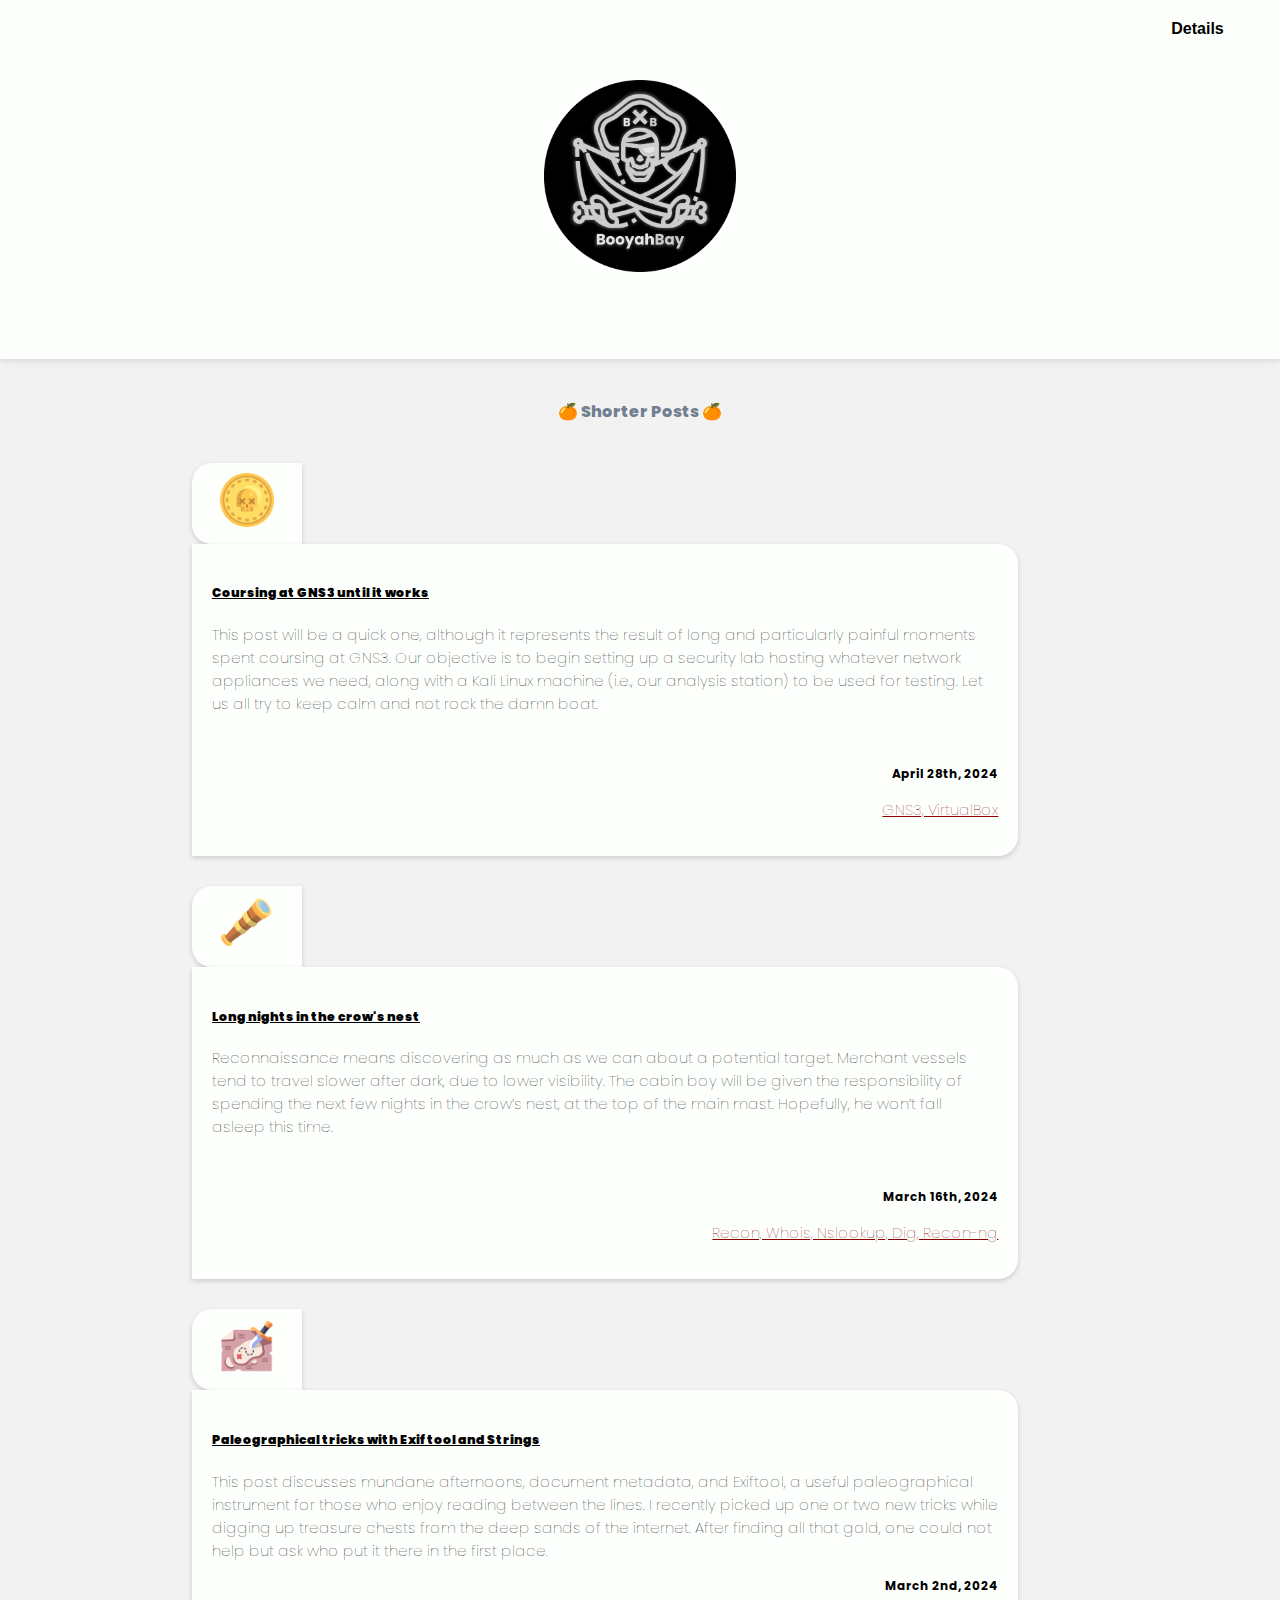
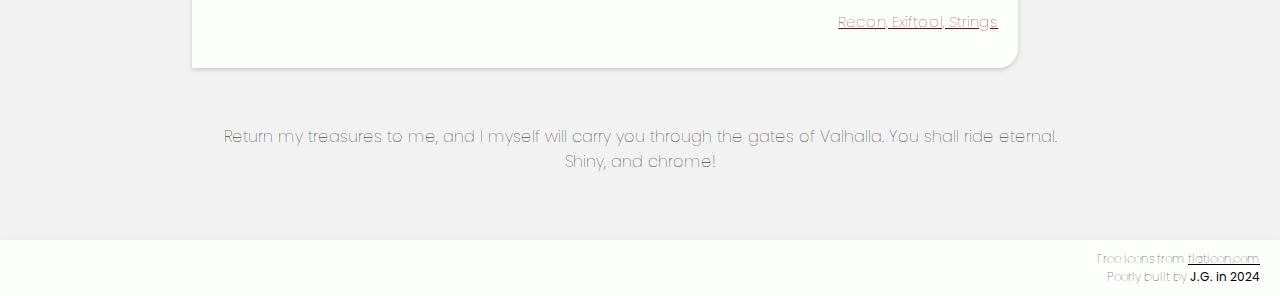
==== index.html @ c8a6995e "update" ====
<!DOCTYPE html>
<html lang="en">
<head>
    <meta name="google-site-verification" content="JjrQ3ZkTp6kK3MvTmCfYH4RqgSlZ_8ur-8fXc-K6k00" />
    <meta charset="UTF-8">
    <meta name="viewport" content="width=device-width, initial-scale=1.0, maximum-scale=1.0" />


    <title>BooyahBay</title>

    <!-- Bootstrap CSS -->
    <link href="https://cdn.jsdelivr.net/npm/bootstrap@5.2.0-beta1/dist/css/bootstrap.min.css" rel="stylesheet" integrity="sha384-0evHe/X+R7YkIZDRvuzKMRqM+OrBnVFBL6DOitfPri4tjfHxaWutUpFmBp4vmVor" crossorigin="anonymous">

    <!-- Custom Styles -->
    <link href="pages/style.css" rel="stylesheet">

    <!-- Google Fonts -->
    <link href="https://fonts.googleapis.com/css?family=Poppins" rel="stylesheet">

    <!-- Favicon -->
    <link rel="icon" href="brand_logo.ico" />
</head>

<body class="container-fluid">

    <!-- Navigation -->
    <nav>
        <div class="dropdown">
            <button class="dropbtn">Details</button>
            <div class="dropdown-content">
                <a href="pages/about.html"><div class="icon_text"><img src="pages/images/about.png" width="20px" /></div>  About</a>
                <a href="pages/contacts.html"><div class="icon_text"><img src="pages/images/contacts.png" width="25px" /></div>  Contact</a>
                <a href="index.html"><div class="icon_text"><img src="pages/images/blog.png" width="22px" /></div>  Blog</a>
            </div>
        </div>
    </nav>

    <!-- Header -->
    <header>
        <div class="title">
            <img id="BrandLogo" src="pages/images/brand_logo.png" width="25%" />
        </div>
    </header>

    <!-- Main Content -->
    <div class="greyish" style="text-align:center">


        <div class="separator center">
            <div>🍊 Shorter Posts 🍊</div>
        </div>


        <!-- Project -->
        <div class="row">
            <div class="column left">
                <div class="project_logo">
                    <a href="pages/003/Setting_up_Kali_Linux_in_GNS3.html"><img class="post_icon" src="pages/images/coin.png" alt="" width="60%" /></a>
                </div>
            </div>
            <div class="column right">

                <div class="project_description">
                    <a href="pages/003/Setting_up_Kali_Linux_in_GNS3.html">
                        <h5><strong><u>Coursing at GNS3 until it works</u></strong></h5>
                        <p>This post will be a quick one, although it represents the result of long and particularly painful moments spent coursing at GNS3. Our objective is to begin setting up a security lab hosting whatever network appliances we need, along with a Kali Linux machine (i.e., our analysis station) to be used for testing.  Let us all try to keep calm and not rock the damn boat.  </p>
                    </a><br />
                    <p class="project_date date"> April 28th, 2024</p>
                    <p id="tools"> GNS3, VirtualBox</p>


                </div>

            </div>
        </div>


        <!-- Project -->
        <div class="row">
            <div class="column left">
                <div class="project_logo">
                    <a href="Project1.html"><img class="post_icon" src="pages/images/telescope.png" alt="" width="60%" /></a>
                </div>
            </div>
            <div class="column right">

                <div class="project_description">
                    <a href="pages/002/Long_nights_in_the_crows_nest.html">
                        <h5><strong><u>Long nights in the crow's nest</u></strong></h5>
                        <p>Reconnaissance means discovering as much as we can about a potential target. Merchant vessels tend to travel slower after dark, due to lower visibility. The cabin boy will be given the responsibility of spending the next few nights in the crow’s nest, at the top of the main mast. Hopefully, he won’t fall asleep this time. </p>
                    </a><br />
                    <p class="project_date date"> March 16th, 2024</p>
                    <p id="tools"> Recon, Whois, Nslookup, Dig, Recon-ng</p>


                </div>

            </div>
        </div>


        <!-- Project -->
        <div class="row">
            <div class="column left">
                <div class="project_logo">
                    <a href="pages/001/Paleographical_tricks_with_Exiftool_and_Strings.html"><img class="post_icon" src="pages/images/treasure-map.png" alt="" width="60%" /></a>
                </div>
            </div>
            <div class="column right">

                <div class="project_description">
                    <a href="pages/001/Paleographical_tricks_with_Exiftool_and_Strings.html">
                        <h5><strong><u>Paleographical tricks with Exiftool and Strings</u></strong></h5>
                        <p>This post discusses mundane afternoons, document metadata, and Exiftool, a useful paleographical instrument for those who enjoy reading between the lines. I recently picked up one or two new tricks while digging up treasure chests from the deep sands of the internet. After finding all that gold, one could not help but ask who put it there in the first place. </p>
                    </a>
                    <p class="project_date date"> March 2nd, 2024</p>
                    <p id="tools"> Recon, Exiftool, Strings</p>


                </div>

            </div>
        </div>




        <!-- Repeat the above structure for other projects -->
        <!-- Additional Section -->
        <div class="row">
            <div class="no_shadow column">
                <div class="plain_text center">
                    <p>Return my treasures to me, and I myself will carry you through the gates of Valhalla. You shall ride eternal. Shiny, and chrome!</p>
                </div>
            </div>
        </div>
    </div>

    <!-- Bottom Section -->
    <div class="bottom">
        Free icons from <a href="https://www.flaticon.com/"><u>flaticon.com</u></a>
        <br />
        Poorly built by <strong><a href="contacts.html">J.G. in 2024</a></strong>
        <br />
    </div>
</body>
</html>
---- pages/style.css ----
body {
    padding: 0px;
    margin: 0px;
    box-sizing: border-box;
    font-family: "Poppins","Arial";
    font-weight: 100;
}

@media (max-width: 1000px) {


    nav {
        display: grid;
        justify-content: center;
        padding-bottom: 10px !important;
        padding-top: 20px !important;
    }

    .secondary_nav {
        display: grid !important;
        justify-content: center !important;
        width: 100% !important;
        border-radius: 0px 0px 20px 20px !important;
    }

    .lineInButton {
        vertical-align: middle !important;
    }


    .dropdown {
        width: 400px;
        text-align: center !important;
        padding: 10px 0px 10px 0px !important;
    }

    .dropdown-content {
        width: 402px;
    }



    .title .disclaimer {
        margin-right: -30px;
        margin-left: -30px;
    }

    .title {
        font-size: 15px !important;
    }


    .right {
        width: 80% !important;
        border-top-right-radius: 20px;
        border-bottom-right-radius: 20px;
        background-color: #c0c7cc;
    }



    .left {
        width: 20% !important;
        border-top-left-radius: 20px;
        border-bottom-left-radius: 20px;
    }

    .dropbtn {
        text-align: center;
        margin-left: 0px;
        margin-bottom: 10px !important;
    }

    #BrandLogo {
        width: 100% !important;
        position:center;
    }

    .row {
        margin: inherit;
        padding: 30px 5% 0px 5% !important;
    }

    .row_project_page {
        margin: inherit;
        padding: 30px 5% 0px 5% !important;
    }

    #my_picture {
        min-width: 20%;
    }

    #me {
        margin-bottom: 20px;
    }

    .biblio_box {
        margin: 10px 20px 10px 20px !important;
        padding: 5px 7px 5px 7px;
        background-color: #F5F5F5;
        border-radius: 25px;
        font-size: 16px;
        text-align: center;
        box-shadow: 0 3px 6px 0 rgb(0 0 0 / 16%), 0 2px 10px 0 rgb(0 0 0 / 12%) !important;
    }


    #bellamy {
        margin: 4% 0% 0% 0% !important;
        opacity: 0;
        transform: scale(0.9);
        animation: fadeInAndScaleUp 2s ease forwards;
    }

    .post_icon {
        width: 80% !important;
    }

    .big_image {
        width: 80% !important;
    }


    .center {
        text-align: center;
    }

    .strong {
        font-weight: bold;
    }



}

@keyframes gradient {
    0% {
        background-position: 0% 50%;
    }

    50% {
        background-position: 100% 50%;
    }

    100% {
        background-position: 0% 50%;
    }
}

.post_icon {
    width: 60%;
}

header {
    padding: 80px 0px 80px 0px;
    text-align: center;
    background: #fdfffc;
    animation: gradient 15s ease infinite;
    box-shadow: 0 2px 5px 0 rgb(0 0 0 / 6%), 0 2px 10px 0 rgb(0 0 0 / 5%);
    z-index: 1;
    position: relative;
    font-size: 10px;
}



nav {
    text-align: left;
    background: #fdfffc;
    box-shadow: 0 2px 5px 0 rgb(0 0 0 / 6%), 0 2px 10px 0 rgb(0 0 0 / 5%);
    z-index: 2;
    position: relative;
    padding: 0px 10px 0px 10px;
}


.secondary_nav {
    text-align: left;
    box-shadow: 0 2px 5px 0 rgb(0 0 0 / 16%), 0 2px 10px 0 rgb(0 0 0 / 12%);
    z-index: 1;
    position: relative;
    padding: 0px 10px 0px 10px;
    display: block;
    background-color: #DCDCDC;
    border-radius: 0px 0px 20px 0px;
    background: linear-gradient(90deg, rgba(0,41,105,1) 0%, rgba(6,118,147,1) 49%, rgba(6,182,109,1) 100%);
    background-size: 400% 400%;
    animation: gradient 15s ease infinite;
    width: 56.6%;
    box-shadow: 0 10px 5px 0 rgb(0 0 0 / 16%), 0 -10px 10px 0 rgb(0 0 0 / 12%);
}

    .secondary_nav .dropdown:hover {
        opacity: 0.9;
    }

.greyish {
    background-color: #F3F2F2;
    padding: 20px 0px 40px 0px;
}

.dropbtn {
    background-color: inherit;
    padding: 20px 10px 10px 20px;
    color: black;
    font-size: 16px;
    font-weight: bold;
    width: 155px;
    border: hidden;
    cursor: pointer;
    vertical-align: baseline;
}

.lineInButton {
    background-color: white;
    height: 4px;
    width: 10%;
    border-radius: 20px;
    display: inline-block;
    text-align: center;
}

.dropdown {
    position: relative;
    display: inline-block;
    float: right;
    text-align: center;
    margin-bottom:0px;
    padding:0px 0px 0px 0px;
}

.dropdown-content {
    display: none;
    position: absolute;
    background-color: #F8F8F8;
    border-radius: 0px 0px 20px 20px;
    min-width: 154px;
    box-shadow: 0px 8px 16px 0px rgba(0,0,0,0.2);
    z-index: 1;
}

    .dropdown-content a {
        color: black;
        padding: 16px 16px;
        text-decoration: none;
        display: block;
        border-radius: 20px 20px 20px 20px;
    }

        .dropdown-content a:hover {
            background-color: #E8E8E8;
        }

.dropdown:hover {
    box-shadow: 0px 8px 16px 0px rgba(0,0,0,0.2);
}

    .dropdown:hover .dropdown-content {
        display: block;
    }

    .dropdown:hover .dropbtn {
        background-color: transparent;
        opacity: 0.5;
    }

    .dropdown:hover .lineInButton {
        width: 20%;
        opacity: 0.4;
    }

.logo {
    position: relative;
    display: inline;
    vertical-align: super;
    text-align: center;
}


.title {
    margin: 0px 20% 0px 20%;
    color: black;
    font-size: 18px;
}

.disclaimer {
    margin: 0px 20% 0px 20%;
    color: #11af09;
}


.row {
    margin: inherit;
    padding: 30px 15% 0px 15%; 

}

.column {
    padding: 10px;
    box-shadow: 0 2px 5px 0 rgb(0 0 0 / 16%), 0 0px 0px 0 rgb(0 0 0 / 12%);
    z-index: 1;
    display: flex;
    flex-direction: column;
    justify-content: center; /* Centering y-axis */
    align-items: flex-start; /* Centering x-axis */
    color: black;
}


.no_shadow {
    box-shadow: none !important;
}




.right {
    width: 90%;
    border-top-right-radius: 20px;
    border-bottom-right-radius: 20px;
    background-color: #fdfffc;
}



.left {
    width: 10%;
    border-top-left-radius: 20px;
    border-bottom-left-radius: 20px;
    background-color: #fdfffc;
}



.project_logo {
    transition: transform .7s ease-in-out;
}

    .project_logo:hover {
        animation: shake 0.5s;
        transform: rotate(0deg); /* Reset the transform to its original state */
    }

@keyframes shake {
    0% {
        transform: rotate(0deg);
    }

    25% {
        transform: rotate(-5deg);
    }

    50% {
        transform: rotate(5deg);
    }

    75% {
        transform: rotate(-5deg);
    }

    100% {
        transform: rotate(0deg);
    }
}

.project_description {
    padding:10px;
    position: relative;
    text-align:left !important;
    font-size:15px;
    
    
}


.bottom {
    padding: 10px 20px 10px 20px;
    text-align: right;
    background: #fdfffc;
    animation: gradient 15s ease infinite;
    box-shadow: 0 2px 5px 0 rgb(0 0 0 / 6%), 0 2px 10px 0 rgb(0 0 0 / 5%);
    z-index: 1;
    position: relative;
    margin-bottom: 0%;
    font-size: 12px;
    color: black;
}


#BrandLogo {
    transition: all 0.5s linear;
}

    #BrandLogo:hover {
        transform: translateY(-6px);
    }


.white_text{
    color:white !important;
}


.plain_text {
    font-size:16px;
    justify-content:center;
}


.row_project_page {
    margin: inherit;
    padding: 30px 20% 0px 20%;
}

.textual_content {
    font-family: "Poppins";
    font-size: 16px;
    text-align:justify;
    text-justify:inter-word !important;
    }


.code_content {
    text-align: left !important;
    padding: 15px 0px 15px 20px !important;
    max-width: 100%;
    background-color: black;
    border-radius: 10px;
    font-size: 18px;
    overflow-x: auto;
    white-space: nowrap;
}

code {
    font-family: Consolas, "courier new";
    color: springgreen;
    background-color: inherit;
    padding: 2px;
}


output {
    font-family: monospace;
    color: dimgrey;
    background-color: inherit;
    padding: 2px;
}

#date {
    text-align: right;
    font-family: "Poppins";
    font-size: 14px;
    font-style:oblique;
    text-decoration: black wavy underline;
    padding-bottom:25px;
    margin-right:4%;
}

#tools {
    text-align:right;
    text-decoration:underline;
    color: darkred;
}



#me {
    display: flex;
    font-family: "Poppins";
    font-size: 15px;
    margin-bottom: 10px;
}

#me p {
    margin: 10px 0px 0px 20px !important;
    
}


#my_picture {
    margin-left:3%;
    width: 8%;
}

.icon_text {
    display:inline;
}

a {
    color: inherit;
    text-decoration: none;
}

    a:hover {
        color: darkgrey;
        text-decoration: none;
        cursor: pointer;
    }

.center {
    text-align:center;
}

.figure {
    padding:10px 0px 35px 0px;
}



.biblio_box {
    margin: 25px 30px 40px 30px;
    padding: 15px 20px 15px 20px;
    background-color: lightgrey;
    border-radius: 5px;
    font-size: 17px;
    text-align: center;
    box-shadow: 0 3px 6px 0 rgb(0 0 0 / 16%), 0 2px 10px 0 rgb(0 0 0 / 12%) !important;
}

    .biblio_box img {
        box-shadow: 0 3px 6px 0 rgb(0 0 0 / 16%), 0 10px 10px 0 rgb(0 0 0 / 12%) !important;
    }

.black-line {
    border: none;
    border-top: 2px solid black; 
    margin: 15px 0; 
    
}


#note {
    font-size:15px;
}


rel {
    color: red;
}



.titleh {
    color: black !important;
    font-size:20px;
    text-align:left;
    padding-top:27px;
    padding-bottom:0px;
    margin-bottom:-10px;
    font-weight: bold;

}

mark {
    margin: 0 -0.4em;
    padding: 0.1em 0.4em;
    border-radius: 0.8em 0.3em;
    background: transparent;
    background-image: linear-gradient( to right, rgba(255, 225, 0, 0.1), rgba(255, 225, 0, 0.7) 4%, rgba(255, 225, 0, 0.3) );
    -webkit-box-decoration-break: clone;
    box-decoration-break: clone;
}



.index ul {
    list-style-type: none;
    padding: 0;
    margin: 0;
    text-align: left;
}

.index li {
    background: url("images/checked.png") no-repeat top left;
    background-size: 20px;
    padding-left: 30px;
    margin-bottom: 3px !important;
    line-height: 1.3;
}

li strong {
    font-weight: bold; 
}


p strong {
    font-weight: bold; 
}



.index a {
    position: relative;
    color: inherit;
    text-decoration: none;
}

    .index a:hover {
        color: red;
    }


    .index a::before {
        content: "";
        position: absolute;
        display: block;
        width: 100%;
        height: 2px;
        bottom: 0;
        left: 0;
        background-color: darkred;
        transform: scaleX(0);
        transform-origin: top left;
        transition: transform 0.3s ease;
    }

.index a:hover::before {
    transform: scaleX(1);
}



.index {
    color: black;
    background-color: none;
    border-radius: 10px;
    padding: 10px 10px 10px 10px;
    #box-shadow: 0 3px 6px 0 rgb(0 0 0 / 16%), 0 2px 10px 0 rgb(0 0 0 / 12%) !important;
    margin:0px 20px 0px 20px;
}

.title_icon {
    margin: 0px 0px -10px 0px;
    transition: transform .7s ease-in-out;
}


    .title_icon:hover {
        background: transparent;
        opacity: 0.75;
        top: 0;
        left: 0;
        transition: opacity .25s ease-in-out;
        -moz-transition: opacity .25s ease-in-out;
        -webkit-transition: opacity .25s ease-in-out;

    }


variab {
    color: #847a85;
}

.top {
    text-decoration: none;
    padding: 10px;
    opacity: 0.70;
    font-family: Poppins;
    color: #fff;
    background: black;
    border-radius: 100px;
    position: sticky;
    bottom: 20px;
    transition: transform .7s ease-in-out;
    box-shadow: 0 3px 6px 0 rgb(0 0 0 / 16%), 0 2px 10px 0 rgb(0 0 0 / 12%) !important;
}

    .top:hover {
        opacity: 0.55;
        top: 0;
        left: 0;
        color: white;
        transition: opacity .25s ease-in-out;
        -moz-transition: opacity .25s ease-in-out;
        -webkit-transition: opacity .25s ease-in-out;
    }


#bellamy {
    margin: 2% 25% 0% 25%;
    opacity: 0; 
    transform: scale(0.9); 
    animation: fadeInAndScaleUp 2s ease forwards; 
}

@keyframes fadeInAndScaleUp {
    from {
        opacity: 0; 
        transform: scale(0.9); 
    }

    to {
        opacity: 1; 
        transform: scale(1); 
    }
}


.project_date {
    text-align: right;
    margin-bottom:0px;
    font-size: 12px;
    font-weight:700;
}


.big_image {
    width: 30%;
    margin: 20px 10px 0px 10px;
    box-shadow: 0 3px 6px 0 rgb(0 0 0 / 16%), 0 10px 10px 0 rgb(0 0 0 / 12%) !important;
}


.pic_description {
    font-size: 12px;
    margin-top:5px;

}











.separator {
    display: flex;
    align-items: center;
    justify-content: center;
    margin: 20px 15% 9px 15%!important;
    font-size: 16px;
    font-family: Poppins;
    font-weight: 800;
    position: relative;
    text-align: center;
    color:slategrey;

    
}
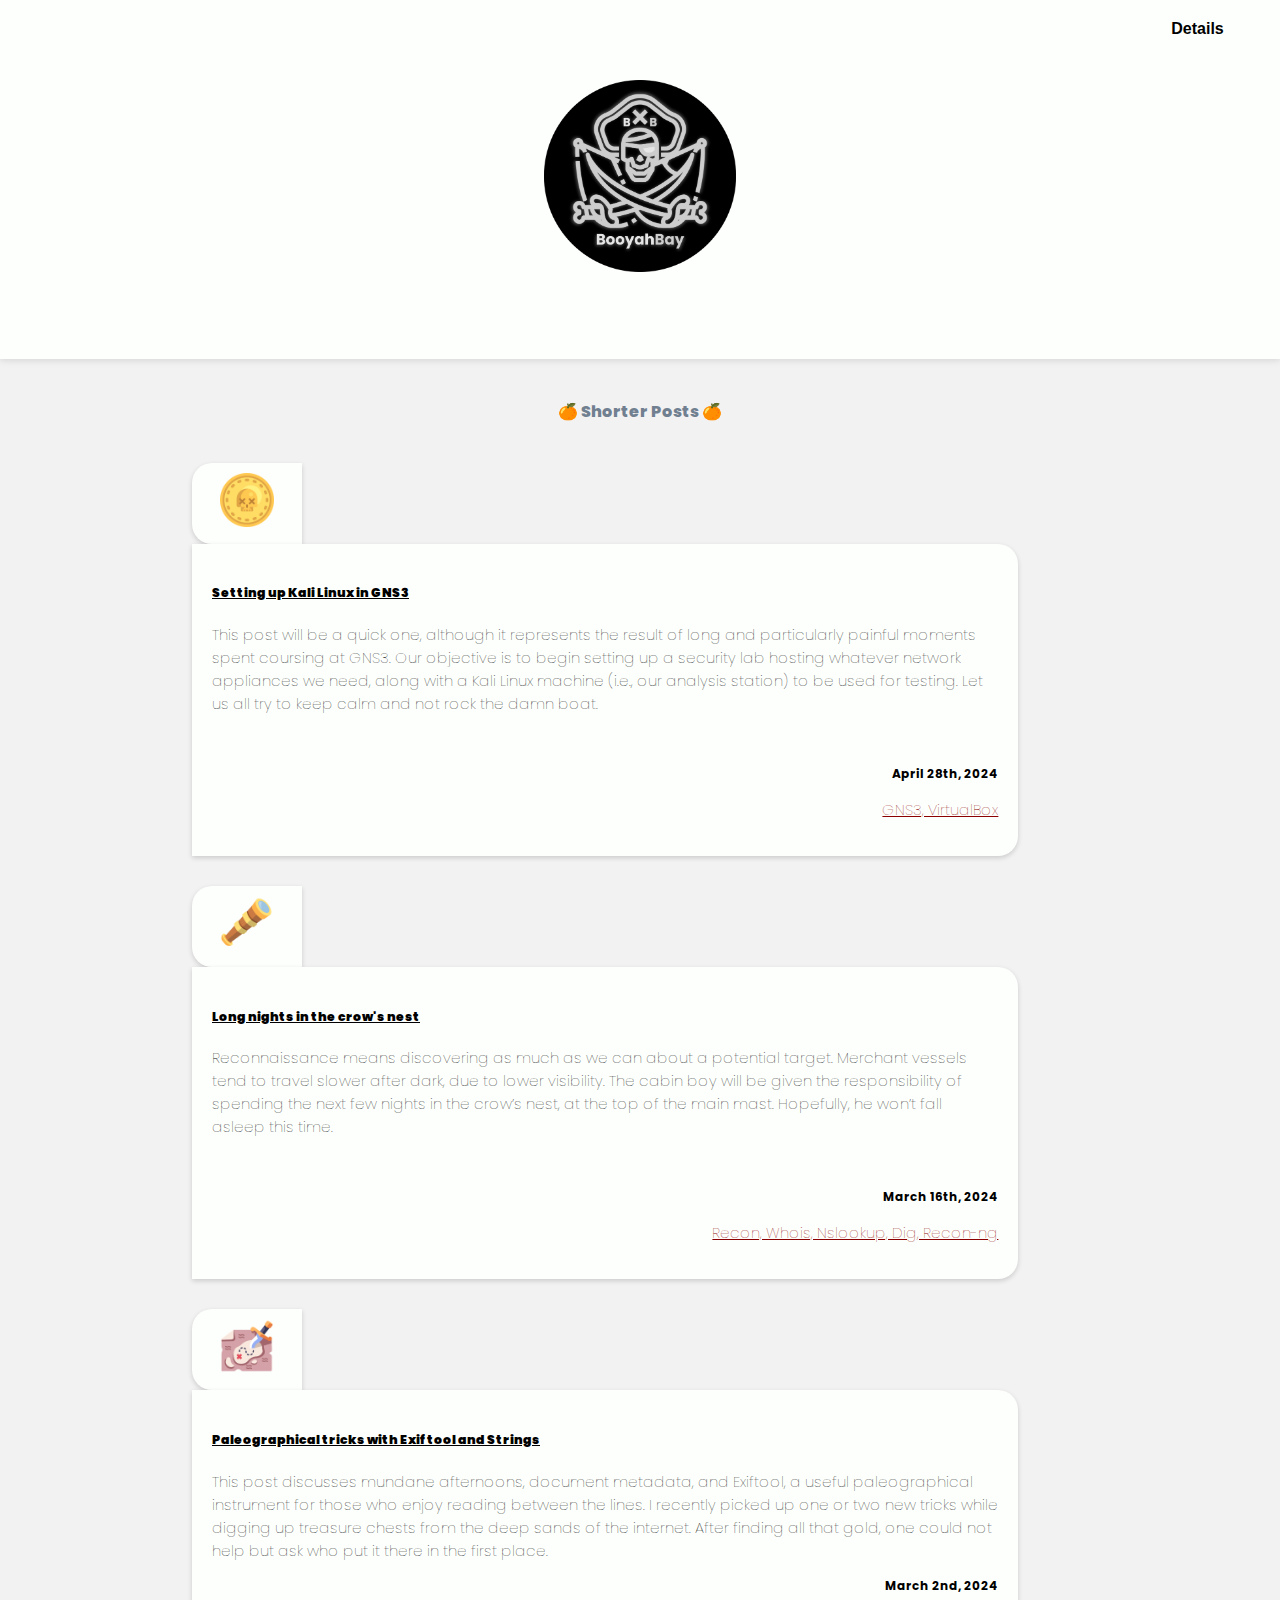
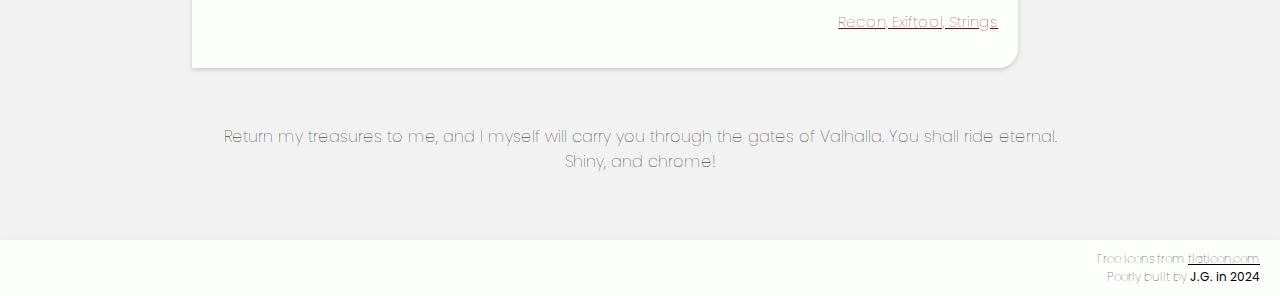
==== commit cc2700fa: "update" ====
--- a/index.html
+++ b/index.html
@@ -62,7 +62,7 @@
 
                 <div class="project_description">
                     <a href="pages/003/Setting_up_Kali_Linux_in_GNS3.html">
-                        <h5><strong><u>Coursing at GNS3 until it works</u></strong></h5>
+                        <h5><strong><u>Setting up Kali Linux in GNS3</u></strong></h5>
                         <p>This post will be a quick one, although it represents the result of long and particularly painful moments spent coursing at GNS3. Our objective is to begin setting up a security lab hosting whatever network appliances we need, along with a Kali Linux machine (i.e., our analysis station) to be used for testing.  Let us all try to keep calm and not rock the damn boat.  </p>
                     </a><br />
                     <p class="project_date date"> April 28th, 2024</p>
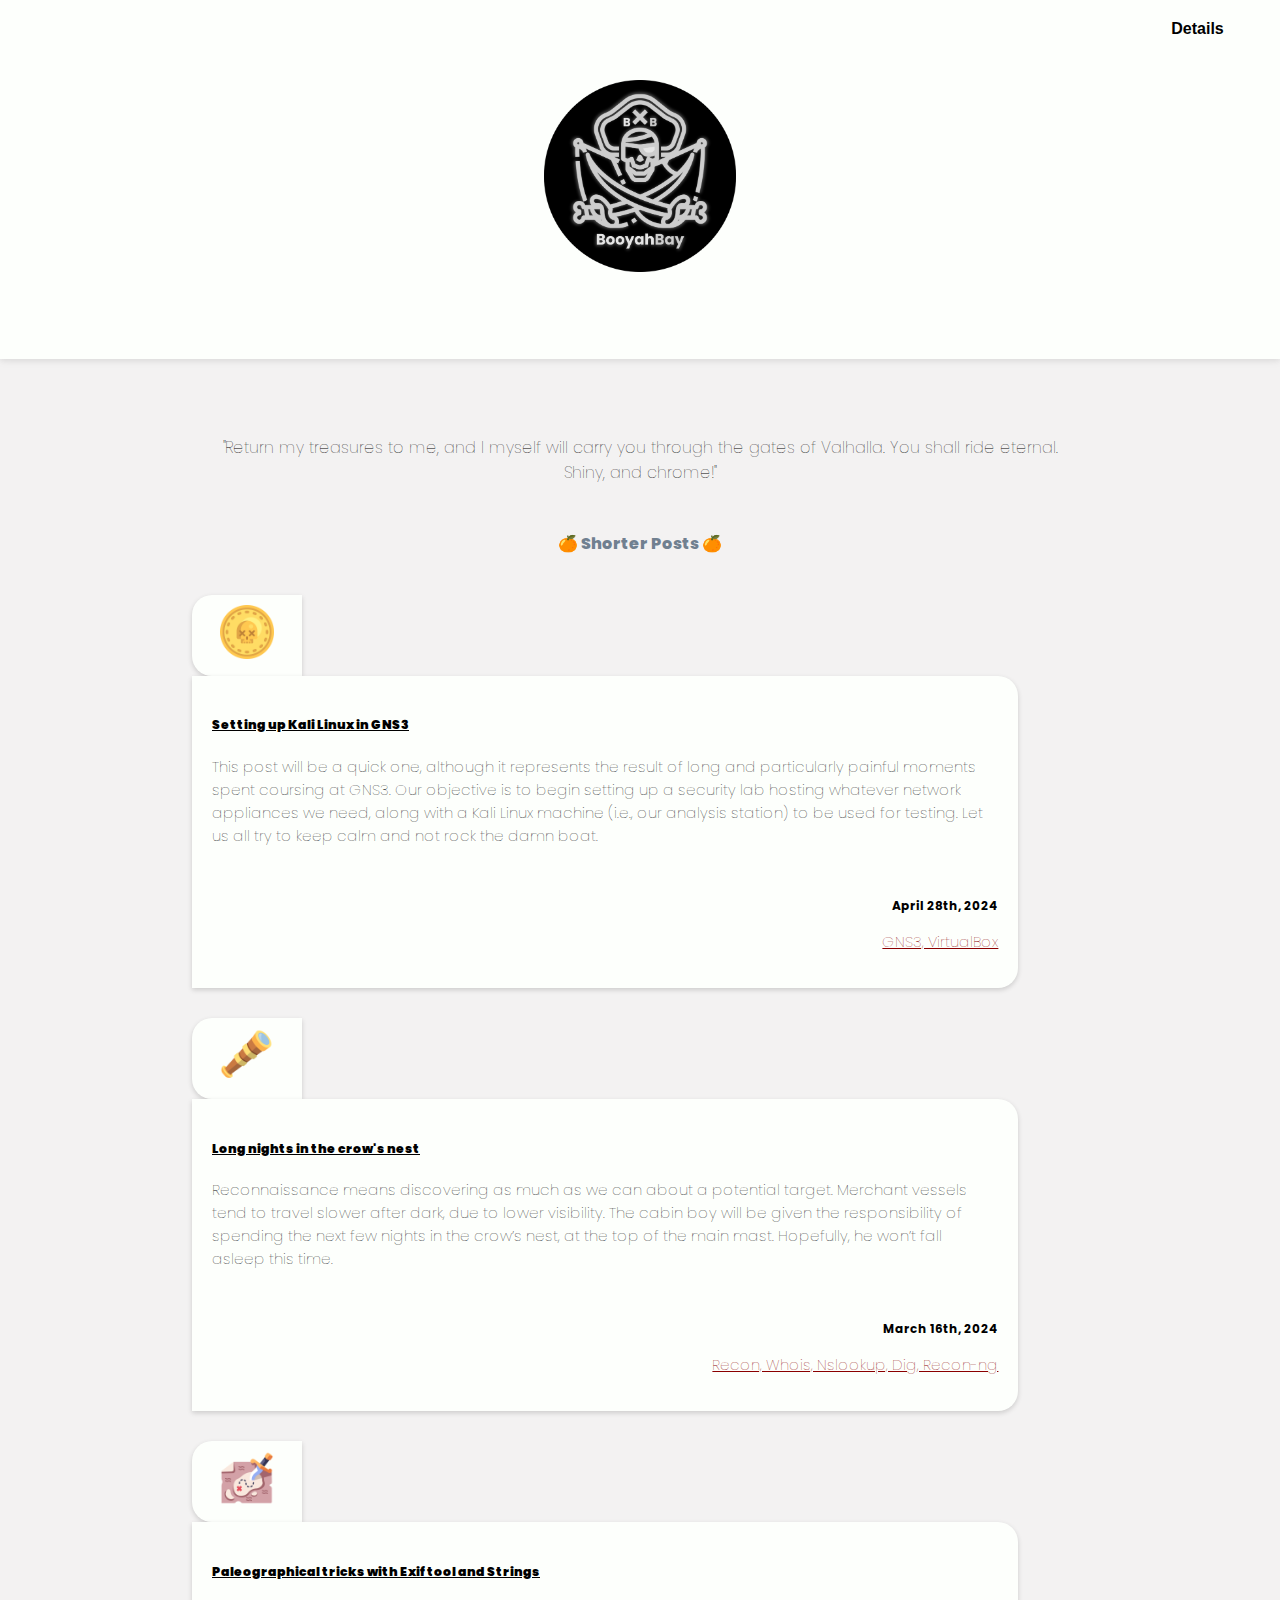
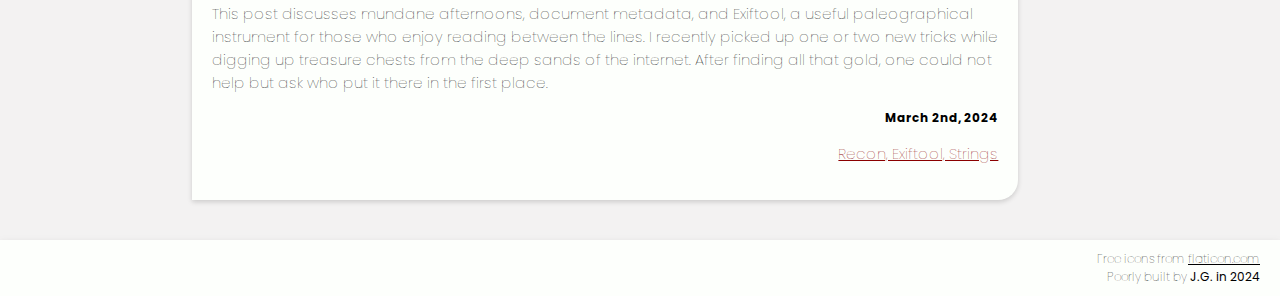
==== commit 8b564da6: "update" ====
--- a/index.html
+++ b/index.html
@@ -43,7 +43,16 @@
     </header>
 
     <!-- Main Content -->
-    <div class="greyish" style="text-align:center">
+    <div class="greyish" style="text-align:center !important">
+
+        <!-- Additional Section -->
+        <div class="row" >
+            <div class="no_shadow column" style="align-items:center !important">
+                <div class="plain_text">
+                    <p>"Return my treasures to me, and I myself will carry you through the gates of Valhalla. You shall ride eternal. Shiny, and chrome!"</p>
+                </div>
+            </div>
+        </div>
 
 
         <div class="separator center">
@@ -121,21 +130,13 @@
 
             </div>
         </div>
+    </div>
 
 
 
 
-        <!-- Repeat the above structure for other projects -->
-        <!-- Additional Section -->
-        <div class="row">
-            <div class="no_shadow column">
-                <div class="plain_text center">
-                    <p>Return my treasures to me, and I myself will carry you through the gates of Valhalla. You shall ride eternal. Shiny, and chrome!</p>
-                </div>
-            </div>
-        </div>
-    </div>
 
+    <!-- Repeat the above structure for other projects -->
     <!-- Bottom Section -->
     <div class="bottom">
         Free icons from <a href="https://www.flaticon.com/"><u>flaticon.com</u></a>
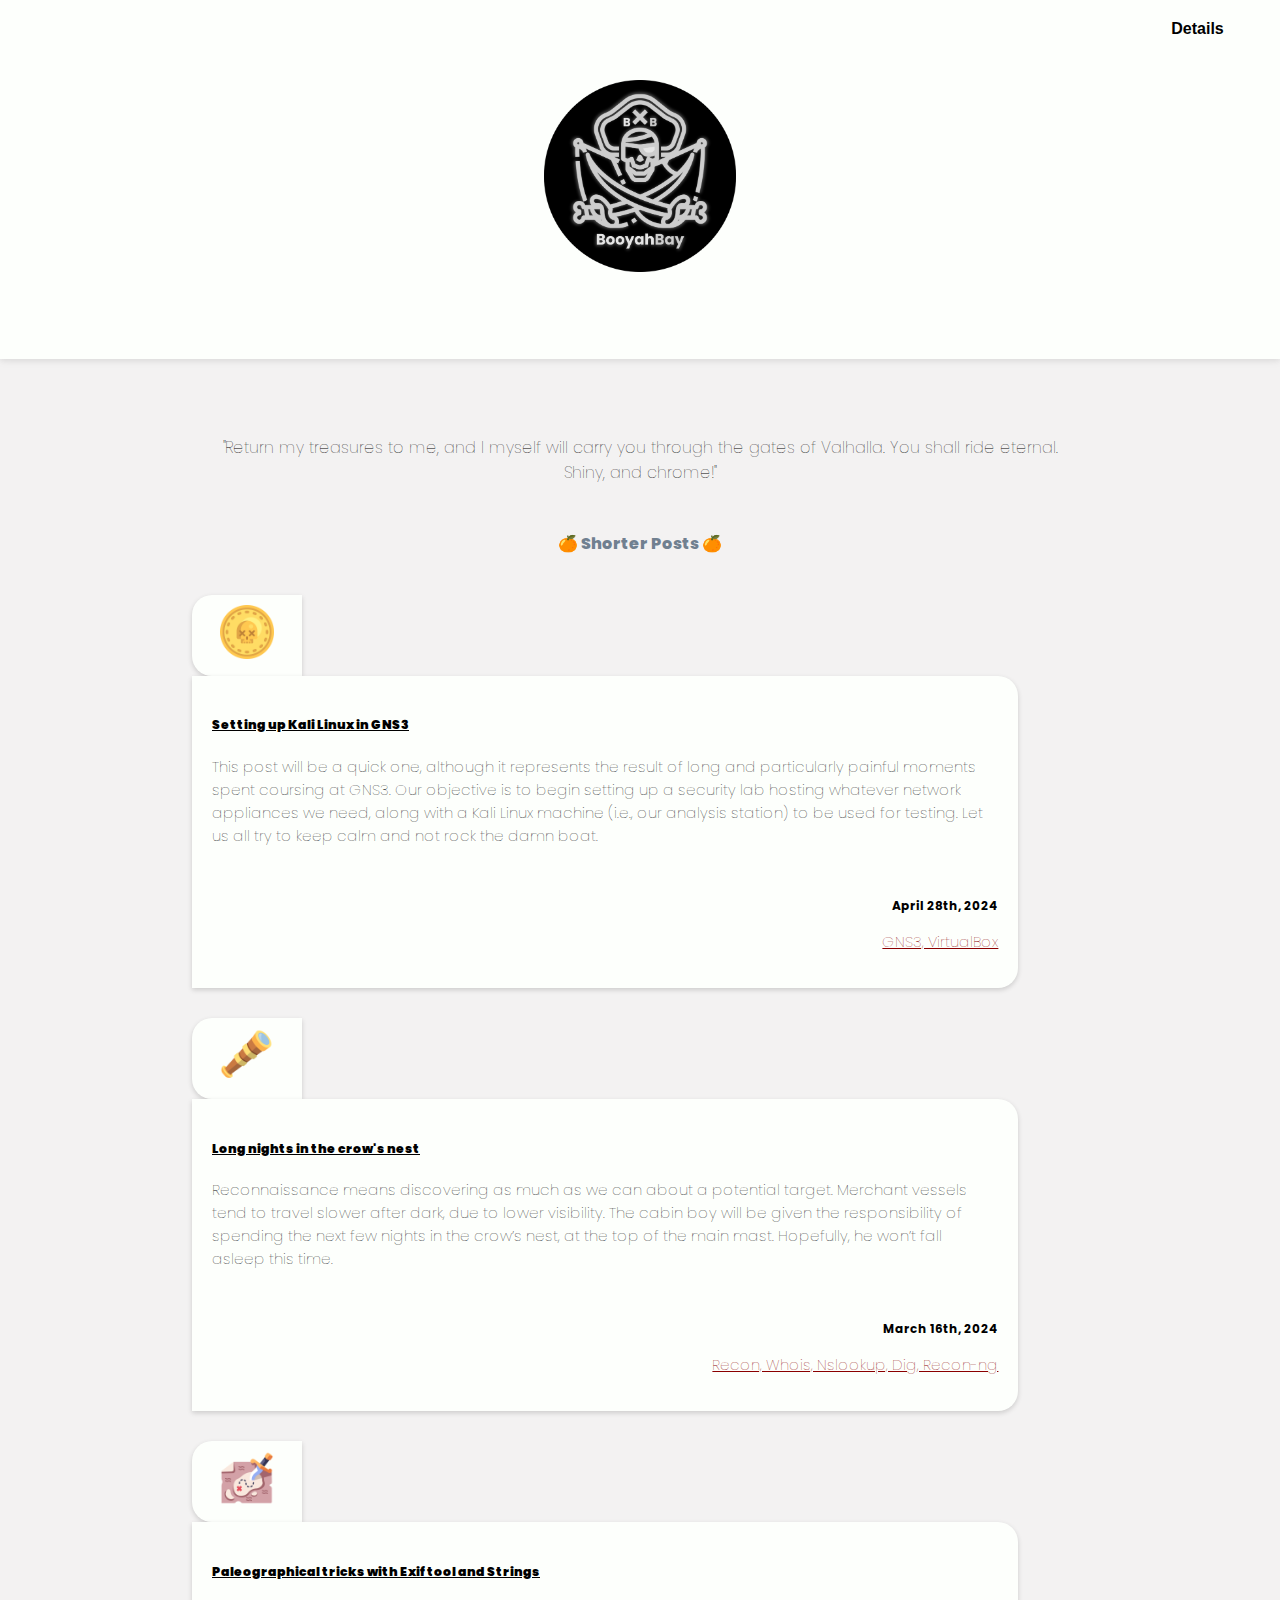
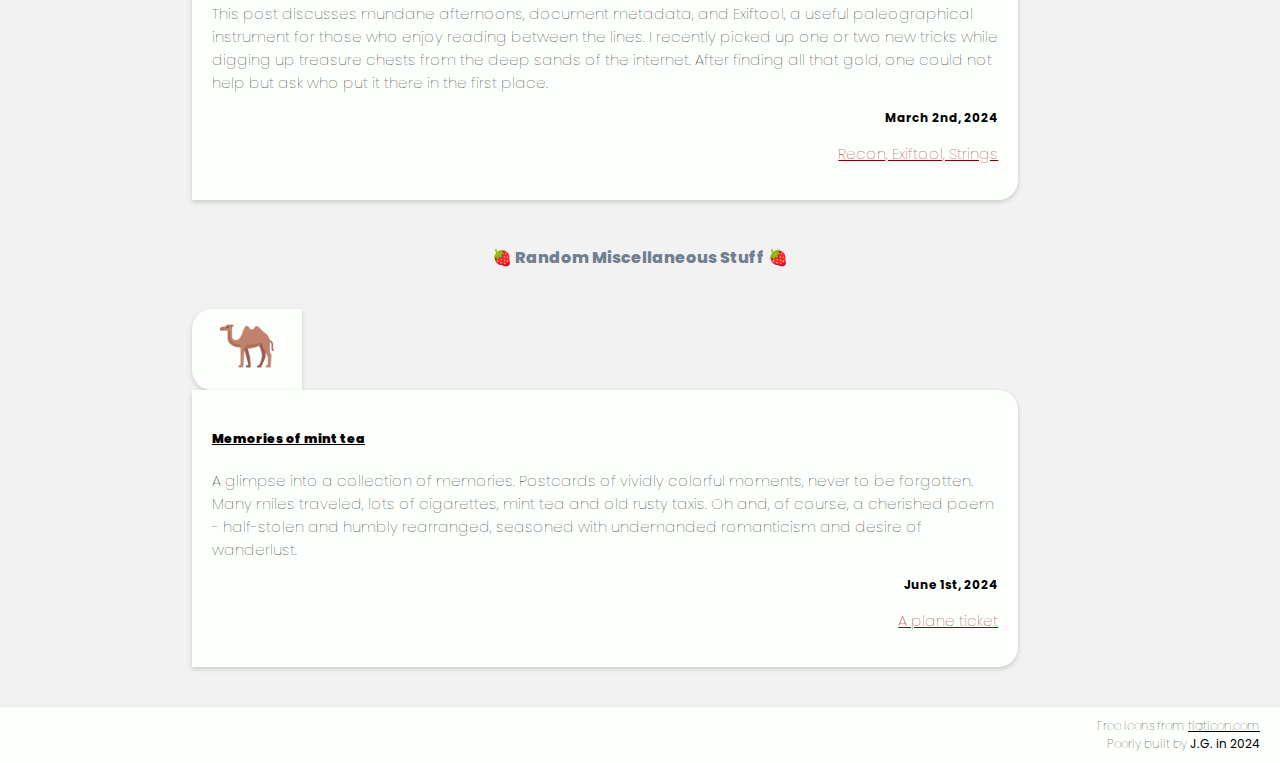
==== commit d2e8a06c: "update" ====
--- a/index.html
+++ b/index.html
@@ -46,7 +46,7 @@
     <div class="greyish" style="text-align:center !important">
 
         <!-- Additional Section -->
-        <div class="row" >
+        <div class="row">
             <div class="no_shadow column" style="align-items:center !important">
                 <div class="plain_text">
                     <p>"Return my treasures to me, and I myself will carry you through the gates of Valhalla. You shall ride eternal. Shiny, and chrome!"</p>
@@ -129,8 +129,62 @@
                 </div>
 
             </div>
-        </div>
+		</div>
+
+<br>
+<!--
+       <div class="separator center">
+            <div>🍉 Longer Posts 🍉</div>
+        </div>
+
+
+            <div class="no_shadow column" style="align-items:center !important">
+                <div class="plain_text">
+                <p><em>(Some might come, as soon as I have some spare time!)</em></p>
+                </div>
+				
+--!>
+			
+			
+			
+			
+			
+					<div class="separator center">
+            <div>🍓 Random Miscellaneous Stuff 🍓</div>
+        </div>
+		
+		        <!-- Project -->
+        <div class="row">
+            <div class="column left">
+                <div class="project_logo">
+                    <a href="pages/004/Memories_of_mint_tea.html"><img class="post_icon" src="pages/images/camel.png" alt="" width="60%" /></a>
+                </div>
+            </div>
+            <div class="column right">
+
+                <div class="project_description">
+                    <a href="pages/004/Memories_of_mint_tea.html">
+                        <h5><strong><u>Memories of mint tea</u></strong></h5>
+						<p>
+						A glimpse into a collection of memories. Postcards of vividly colorful moments, never to be forgotten. Many miles traveled, lots of cigarettes, mint tea and old rusty taxis. Oh and, of course, a cherished poem - half-stolen and humbly rearranged, seasoned with undemanded romanticism and desire of wanderlust.</p>
+                    </a>
+                    <p class="project_date date"> June 1st, 2024</p>
+                    <p id="tools"> A plane ticket</p>
+
+
+                </div>
+
+            </div>
+		</div>
+			
+        </div>
+		
+
+		
+
+
     </div>
+
 
 
 
--- a/pages/style.css
+++ b/pages/style.css
@@ -129,6 +129,20 @@
     .strong {
         font-weight: bold;
     }
+	
+	.poem-container {
+    font-family: 'Garamond', serif;
+	font-size:16px !important;
+    direction: ltr;
+    text-align: center;
+	font-weight: 500;
+    padding: 18px;
+    margin: 10px;
+    border: 1px solid #ddd;
+    border-radius: 5px;
+    background-color: white;
+    color: #333;
+}
 
 
 
@@ -742,3 +756,24 @@
 
     
 }
+
+.poem-container {
+    font-family: 'Garamond', serif;
+	font-size:18px;
+    direction: ltr;
+    text-align: center;
+	font-weight: 500;
+    padding: 18px;
+    margin: 10px;
+    border: 1px solid #ddd;
+    border-radius: 5px;
+    background-color: white;
+    color: #333;
+}
+
+/* Add this CSS to your <style> section or external stylesheet */
+.highlight {
+    background-color: #fff9c4; /* Soft yellow background */
+    padding: 2px 4px;         /* Small padding to make the highlight stand out */
+    border-radius: 3px;       /* Optional: rounded corners for a softer look */
+}
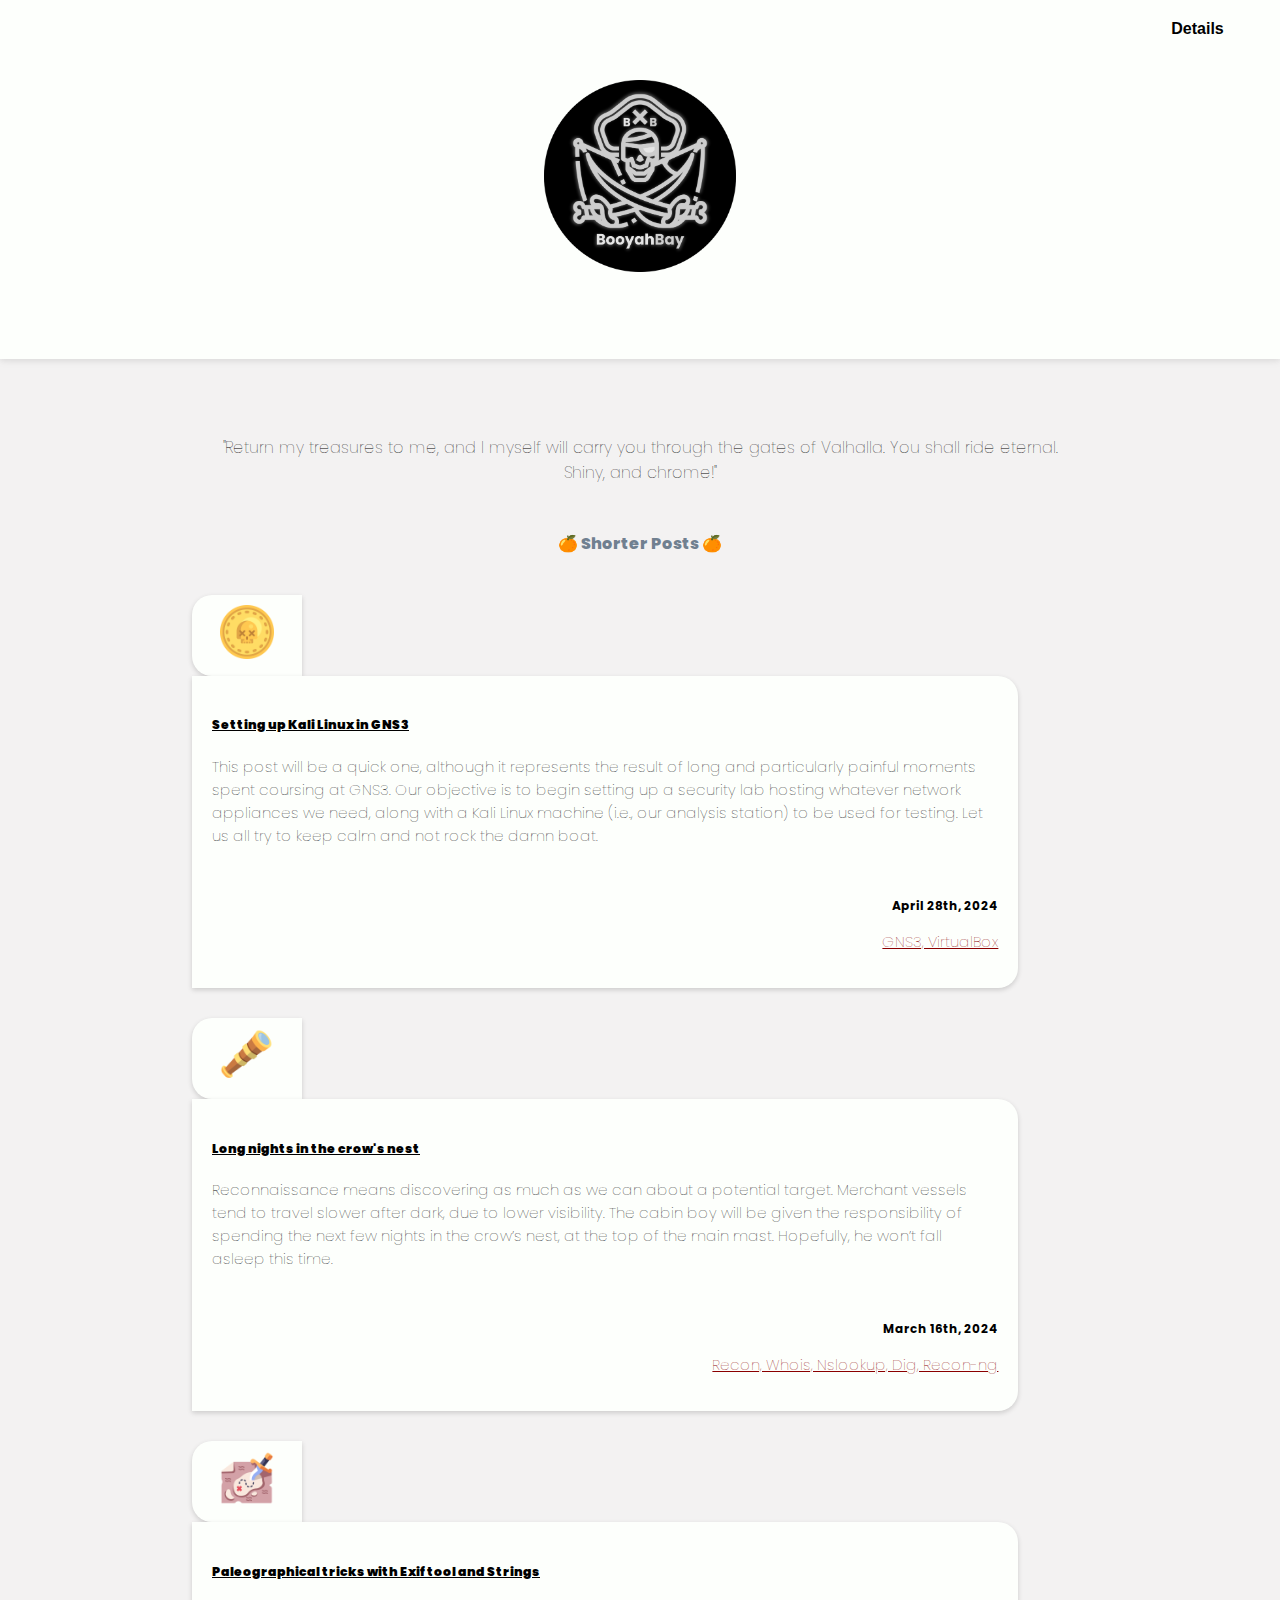
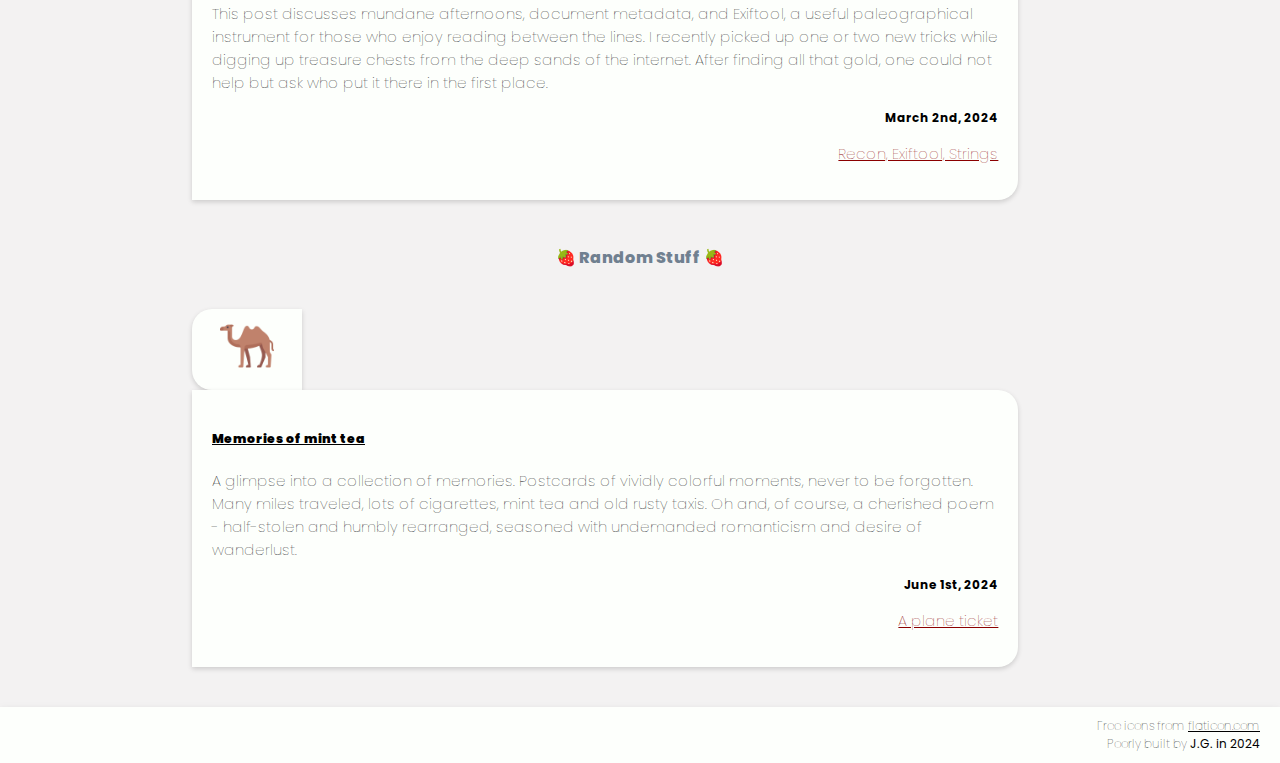
==== commit 23bd88e0: "update" ====
--- a/index.html
+++ b/index.html
@@ -150,7 +150,7 @@
 			
 			
 					<div class="separator center">
-            <div>🍓 Random Miscellaneous Stuff 🍓</div>
+            <div>🍓 Random Stuff 🍓</div>
         </div>
 		
 		        <!-- Project -->
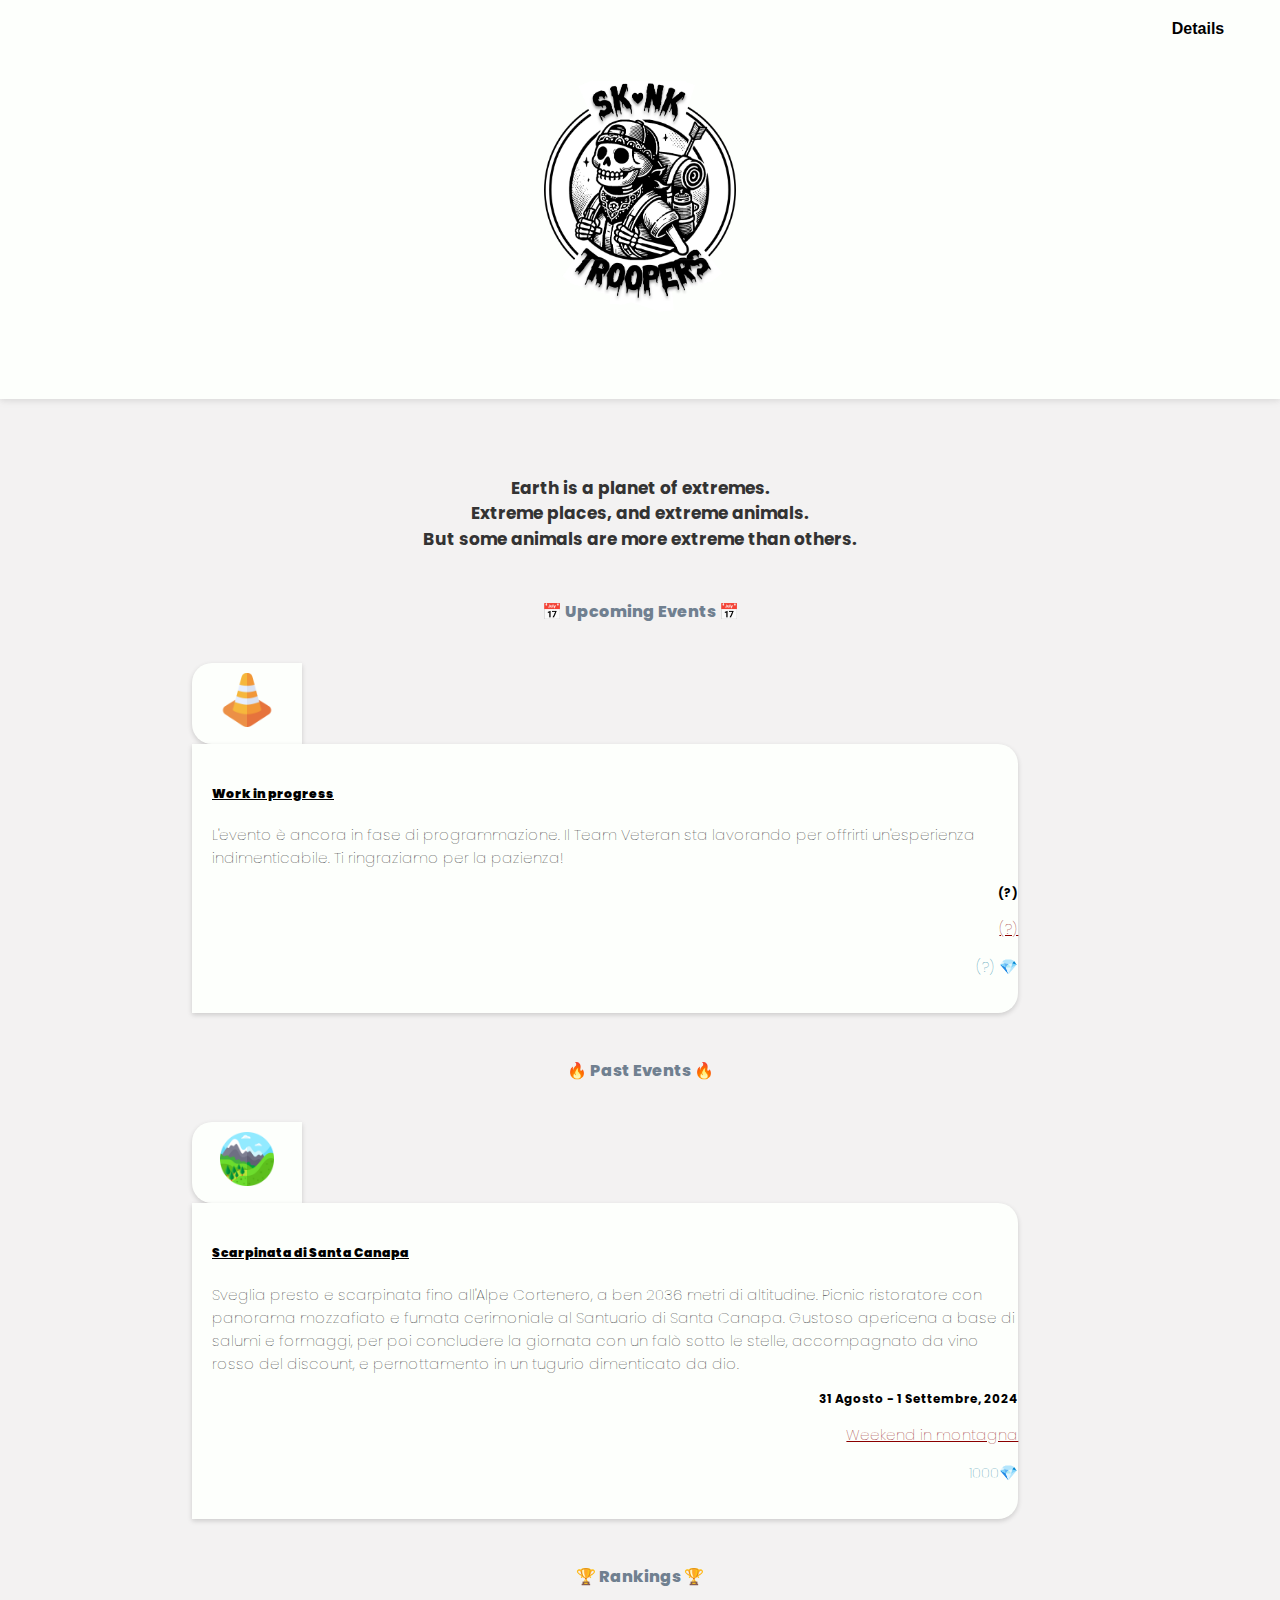
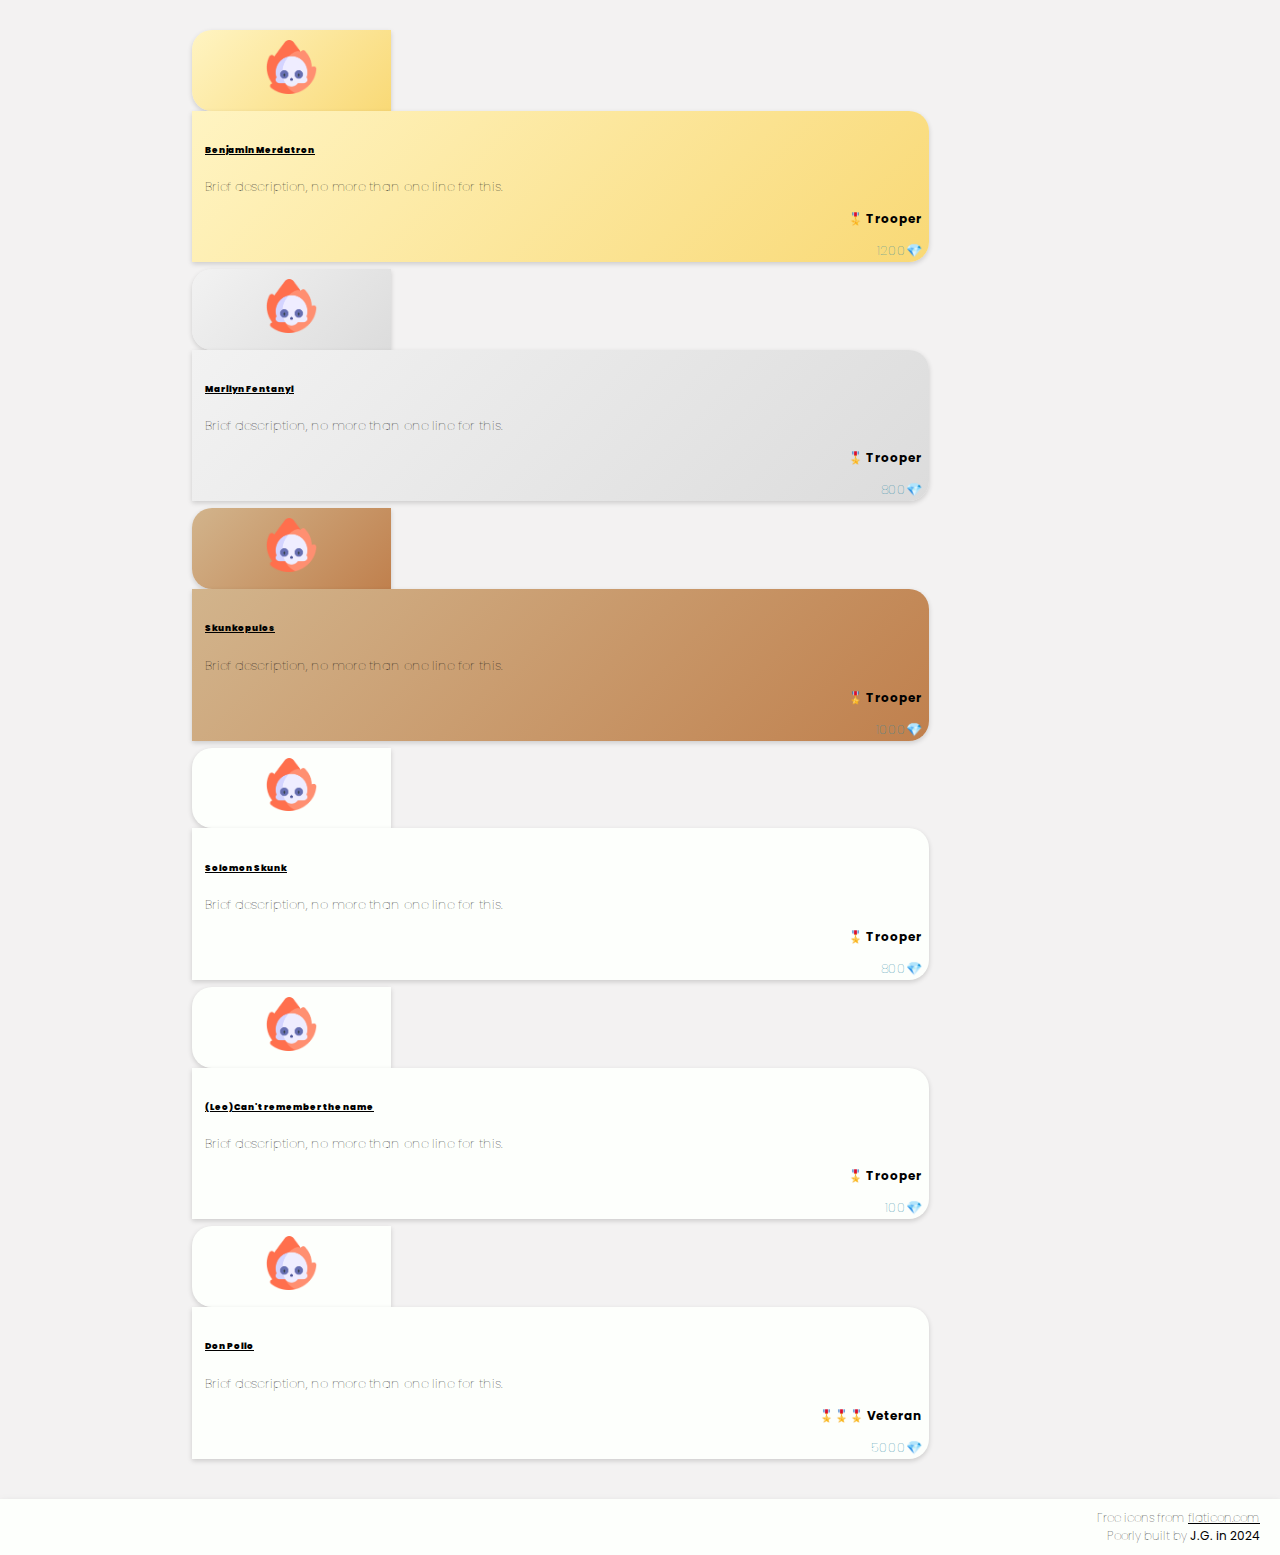
==== commit bd73748d: "update" ====
--- a/index.html
+++ b/index.html
@@ -6,7 +6,7 @@
     <meta name="viewport" content="width=device-width, initial-scale=1.0, maximum-scale=1.0" />
 
 
-    <title>BooyahBay</title>
+    <title>Skunk-Troopers ®</title>
 
     <!-- Bootstrap CSS -->
     <link href="https://cdn.jsdelivr.net/npm/bootstrap@5.2.0-beta1/dist/css/bootstrap.min.css" rel="stylesheet" integrity="sha384-0evHe/X+R7YkIZDRvuzKMRqM+OrBnVFBL6DOitfPri4tjfHxaWutUpFmBp4vmVor" crossorigin="anonymous">
@@ -18,7 +18,7 @@
     <link href="https://fonts.googleapis.com/css?family=Poppins" rel="stylesheet">
 
     <!-- Favicon -->
-    <link rel="icon" href="brand_logo.ico" />
+    <link rel="icon" href="pages/images/brand_logo.ico" />
 </head>
 
 <body class="container-fluid">
@@ -28,9 +28,12 @@
         <div class="dropdown">
             <button class="dropbtn">Details</button>
             <div class="dropdown-content">
-                <a href="pages/about.html"><div class="icon_text"><img src="pages/images/about.png" width="20px" /></div>  About</a>
-                <a href="pages/contacts.html"><div class="icon_text"><img src="pages/images/contacts.png" width="25px" /></div>  Contact</a>
-                <a href="index.html"><div class="icon_text"><img src="pages/images/blog.png" width="22px" /></div>  Blog</a>
+			    <a href="index.html"><div class="icon_text"><img src="pages/images/home.png" width="20px" /></div>  Home</a>
+                <a href="pages/about.html"><div class="icon_text"><img src="pages/images/about.png" width="20px" /></div>  Chi siamo</a>
+                <a href="pages/contacts.html"><div class="icon_text"><img src="pages/images/contacts.png" width="25px" /></div>  Contatti</a>
+                <a href="index.html"><div class="icon_text"><img src="pages/images/blog.png" width="22px" /></div>  Progetti</a>
+				<a href="index.html"><div class="icon_text"><img src="pages/images/travel.png" width="22px" /></div>  Eventi</a>
+				<a href="index.html"><div class="icon_text"><img src="pages/images/product.png" width="22px" /></div>  Merch</a>
             </div>
         </div>
     </nav>
@@ -48,15 +51,15 @@
         <!-- Additional Section -->
         <div class="row">
             <div class="no_shadow column" style="align-items:center !important">
-                <div class="plain_text">
-                    <p>"Return my treasures to me, and I myself will carry you through the gates of Valhalla. You shall ride eternal. Shiny, and chrome!"</p>
+                <div class="plain_text cool_quote_font">
+                    <p>Earth is a planet of extremes.<br> Extreme places, and extreme animals.<br> But some animals are more extreme than others.</p>
                 </div>
             </div>
         </div>
 
 
         <div class="separator center">
-            <div>🍊 Shorter Posts 🍊</div>
+            <div>  📅 Upcoming Events 📅  </div>
         </div>
 
 
@@ -64,72 +67,29 @@
         <div class="row">
             <div class="column left">
                 <div class="project_logo">
-                    <a href="pages/003/Setting_up_Kali_Linux_in_GNS3.html"><img class="post_icon" src="pages/images/coin.png" alt="" width="60%" /></a>
+                    <a href="pages/003/Setting_up_Kali_Linux_in_GNS3.html"><img class="post_icon" src="pages/images/wip.png" alt="" width="60%" /></a>
                 </div>
             </div>
             <div class="column right">
 
                 <div class="project_description">
                     <a href="pages/003/Setting_up_Kali_Linux_in_GNS3.html">
-                        <h5><strong><u>Setting up Kali Linux in GNS3</u></strong></h5>
-                        <p>This post will be a quick one, although it represents the result of long and particularly painful moments spent coursing at GNS3. Our objective is to begin setting up a security lab hosting whatever network appliances we need, along with a Kali Linux machine (i.e., our analysis station) to be used for testing.  Let us all try to keep calm and not rock the damn boat.  </p>
-                    </a><br />
-                    <p class="project_date date"> April 28th, 2024</p>
-                    <p id="tools"> GNS3, VirtualBox</p>
-
-
-                </div>
-
-            </div>
-        </div>
-
-
-        <!-- Project -->
-        <div class="row">
-            <div class="column left">
-                <div class="project_logo">
-                    <a href="Project1.html"><img class="post_icon" src="pages/images/telescope.png" alt="" width="60%" /></a>
-                </div>
-            </div>
-            <div class="column right">
-
-                <div class="project_description">
-                    <a href="pages/002/Long_nights_in_the_crows_nest.html">
-                        <h5><strong><u>Long nights in the crow's nest</u></strong></h5>
-                        <p>Reconnaissance means discovering as much as we can about a potential target. Merchant vessels tend to travel slower after dark, due to lower visibility. The cabin boy will be given the responsibility of spending the next few nights in the crow’s nest, at the top of the main mast. Hopefully, he won’t fall asleep this time. </p>
-                    </a><br />
-                    <p class="project_date date"> March 16th, 2024</p>
-                    <p id="tools"> Recon, Whois, Nslookup, Dig, Recon-ng</p>
-
-
-                </div>
-
-            </div>
-        </div>
-
-
-        <!-- Project -->
-        <div class="row">
-            <div class="column left">
-                <div class="project_logo">
-                    <a href="pages/001/Paleographical_tricks_with_Exiftool_and_Strings.html"><img class="post_icon" src="pages/images/treasure-map.png" alt="" width="60%" /></a>
-                </div>
-            </div>
-            <div class="column right">
-
-                <div class="project_description">
-                    <a href="pages/001/Paleographical_tricks_with_Exiftool_and_Strings.html">
-                        <h5><strong><u>Paleographical tricks with Exiftool and Strings</u></strong></h5>
-                        <p>This post discusses mundane afternoons, document metadata, and Exiftool, a useful paleographical instrument for those who enjoy reading between the lines. I recently picked up one or two new tricks while digging up treasure chests from the deep sands of the internet. After finding all that gold, one could not help but ask who put it there in the first place. </p>
+                        <h5><strong><u>Work in progress</u></strong></h5>
+                        <p>L'evento è ancora in fase di programmazione. Il Team Veteran sta lavorando per offrirti un'esperienza indimenticabile. Ti ringraziamo per la pazienza!</p>
                     </a>
-                    <p class="project_date date"> March 2nd, 2024</p>
-                    <p id="tools"> Recon, Exiftool, Strings</p>
-
-
-                </div>
-
-            </div>
-		</div>
+                    <p class="project_date date"> (?)</p>
+                    <p id="type"> (?)</p>
+					<p id="score">(?) 💎</p>
+
+
+
+                </div>
+
+            </div>
+        </div>
+
+
+
 
 <br>
 <!--
@@ -149,41 +109,224 @@
 			
 			
 			
-					<div class="separator center">
-            <div>🍓 Random Stuff 🍓</div>
-        </div>
-		
-		        <!-- Project -->
-        <div class="row">
+					
+		
+		        
+
+		<div class="separator center">
+            <div>  🔥 Past Events 🔥  </div>
+        </div>
+		
+		       <div class="row">
             <div class="column left">
                 <div class="project_logo">
-                    <a href="pages/004/Memories_of_mint_tea.html"><img class="post_icon" src="pages/images/camel.png" alt="" width="60%" /></a>
+                    <a href="pages/001/Paleographical_tricks_with_Exiftool_and_Strings.html"><img class="post_icon" src="pages/images/mountain.png" alt="" width="60%" /></a>
                 </div>
             </div>
             <div class="column right">
 
                 <div class="project_description">
-                    <a href="pages/004/Memories_of_mint_tea.html">
-                        <h5><strong><u>Memories of mint tea</u></strong></h5>
-						<p>
-						A glimpse into a collection of memories. Postcards of vividly colorful moments, never to be forgotten. Many miles traveled, lots of cigarettes, mint tea and old rusty taxis. Oh and, of course, a cherished poem - half-stolen and humbly rearranged, seasoned with undemanded romanticism and desire of wanderlust.</p>
+                    <a href="pages/001/Paleographical_tricks_with_Exiftool_and_Strings.html">
+                        <h5><strong><u>Scarpinata di Santa Canapa</u></strong></h5>
+                        <p>Sveglia presto e scarpinata fino all'Alpe Cortenero, a ben 2036 metri di altitudine. Picnic ristoratore con panorama mozzafiato e fumata cerimoniale al Santuario di Santa Canapa. Gustoso apericena a base di salumi e formaggi, per poi concludere la giornata con un falò sotto le stelle, accompagnato da vino rosso del discount, e pernottamento in un tugurio dimenticato da dio. </p>
                     </a>
-                    <p class="project_date date"> June 1st, 2024</p>
-                    <p id="tools"> A plane ticket</p>
-
-
-                </div>
-
-            </div>
-		</div>
-			
-        </div>
-		
-
-		
+                    <p class="project_date date"> 31 Agosto - 1 Settembre, 2024</p>
+                    <p id="type">Weekend in montagna</p>
+					<p id="score">1000💎</p>
+
+
+
+                </div>
+
+            </div>
+		</div>
+		
+		<br \>
+		
+		
+		<div class="separator center">
+            <div> 🏆 Rankings 🏆 </div>
+        </div><br \>
+		
+	
+		
+		<!--This is a person -->
+		
+		<div class="row" style="padding-top: 7px !important">
+            <div class="column big-left golden">
+                <div class="project_logo">
+                    <img class="person_icon" src="pages/images/user.png" alt="" width="60%" />
+					
+                </div>
+            </div>
+            <div class="column small-right golden">
+
+                <div class="person_description">
+                        <h6><strong><u>Benjamin Merdatron</u></strong></h6>
+						<p>
+						Brief description, no more than one line for this.</p>
+                 
+                    <p class="project_date date"> 🎖️ Trooper</p>
+                    <p id="score"> 1200💎️</p>
+
+
+                </div>
+
+            </div>
+		</div>
+		
+		
+		
+		
+				<div class="row" style="padding-top: 7px !important">
+            <div class="column big-left silver">
+                <div class="project_logo">
+                    <img class="person_icon" src="pages/images/user.png" alt="" width="60%" />
+					
+                </div>
+            </div>
+            <div class="column small-right silver">
+
+                <div class="person_description">
+                        <h6><strong><u>Marilyn Fentanyl</u></strong></h6>
+						<p>
+						Brief description, no more than one line for this.</p>
+                    <p class="project_date date"> 🎖️ Trooper</p>
+                    <p id="score"> 800💎️</p>
+
+
+                </div>
+
+            </div>
+		</div>
+		
+		
+		
+				<div class="row" style="padding-top: 7px !important">
+            <div class="column big-left copper">
+                <div class="project_logo">
+                    <img class="person_icon" src="pages/images/user.png" alt="" width="60%" />
+					
+                </div>
+            </div>
+            <div class="column small-right copper">
+
+                <div class="person_description">
+                        <h6><strong><u>Skunkopulos</u></strong></h6>
+						<p>
+						Brief description, no more than one line for this.</p>
+                    <p class="project_date date"> 🎖️ Trooper</p>
+                    <p id="score"> 1000💎️</p>
+
+
+                </div>
+
+            </div>
+		</div>
+		
+		
+						<div class="row" style="padding-top: 7px !important">
+            <div class="column big-left">
+                <div class="project_logo">
+                    <img class="person_icon" src="pages/images/user.png" alt="" width="60%" />
+					
+                </div>
+            </div>
+            <div class="column small-right">
+
+                <div class="person_description">
+                        <h6><strong><u>Solomon Skunk</u></strong></h6>
+						<p>
+						Brief description, no more than one line for this.</p>
+                    <p class="project_date date"> 🎖️ Trooper</p>
+                    <p id="score"> 800💎️</p>
+
+
+                </div>
+
+            </div>
+		</div>
+		
+						<div class="row" style="padding-top: 7px !important">
+            <div class="column big-left">
+                <div class="project_logo">
+                    <img class="person_icon" src="pages/images/user.png" alt="" width="60%" />
+					
+                </div>
+            </div>
+            <div class="column small-right">
+
+                <div class="person_description">
+                        <h6><strong><u>(Leo) Can't remember the name</u></strong></h6>
+						<p>
+						Brief description, no more than one line for this.</p>
+                    <p class="project_date date"> 🎖️ Trooper</p>
+                    <p id="score"> 100💎️</p>
+
+
+                </div>
+
+            </div>
+		</div>
+		
+						<div class="row" style="padding-top: 7px !important">
+            <div class="column big-left">
+                <div class="project_logo">
+                    <img class="person_icon" src="pages/images/user.png" alt="" width="60%" />
+					
+                </div>
+            </div>
+            <div class="column small-right">
+
+                <div class="person_description">
+                        <h6><strong><u>Don Pollo</u></strong></h6>
+						<p>Brief description, no more than one line for this.</p>
+                    <p class="project_date date"> 🎖️🎖️🎖️ Veteran</p>
+                    <p id="score"> 5000💎️</p>
+
+
+                </div>
+
+            </div>
+		</div>
+		
+		<!--This is a table! 
+
+<div class="table-container">
+<table>
+    <tr>
+        <th class="colA">First Column (Wider)</th>
+        <th class="colB">Second Column</th>
+        <th class="colC">Third Column</th>
+    </tr>
+    <tr>
+        <td class="colA">Row 1, Column 1</td>
+        <td class="colB">Row 1, Column 2</td>
+        <td class="colC">Row 1, Column 3</td>
+    </tr>
+    <tr>
+        <td class="colA">Row 2, Column 1</td>
+        <td class="colB">Row 2, Column 2</td>
+        <td class="colC">Row 2, Column 3</td>
+    </tr>
+    <tr>
+        <td class="colA">Row 3, Column 1</td>
+        <td class="colB">Row 3, Column 2</td>
+        <td class="colC">Row 3, Column 3</td>
+    </tr>
+</table></div>
+
+-->
+			
+        </div>
+		
+
+		
+
 
 
     </div>
+
 
 
 
--- a/pages/style.css
+++ b/pages/style.css
@@ -30,13 +30,13 @@
 
 
     .dropdown {
-        width: 400px;
+        width: 380px;
         text-align: center !important;
         padding: 10px 0px 10px 0px !important;
     }
 
     .dropdown-content {
-        width: 402px;
+        width: 380px;
     }
 
 
@@ -62,6 +62,19 @@
 
     .left {
         width: 20% !important;
+        border-top-left-radius: 20px;
+        border-bottom-left-radius: 20px;
+    }
+	
+	.small-right {
+        width: 65% !important;
+        border-top-right-radius: 20px;
+        border-bottom-right-radius: 20px;
+        background-color: #c0c7cc;
+    }
+	
+    .big-left {
+        width: 35% !important;
         border-top-left-radius: 20px;
         border-bottom-left-radius: 20px;
     }
@@ -115,6 +128,10 @@
 
     .post_icon {
         width: 80% !important;
+    }
+	
+	.person_icon {
+        width: 50% !important;
     }
 
     .big_image {
@@ -165,6 +182,10 @@
 .post_icon {
     width: 60%;
 }
+
+.person_icon {
+    width: 30%;
+  }
 
 header {
     padding: 80px 0px 80px 0px;
@@ -220,7 +241,7 @@
     color: black;
     font-size: 16px;
     font-weight: bold;
-    width: 155px;
+    width: 154px;
     border: hidden;
     cursor: pointer;
     vertical-align: baseline;
@@ -346,6 +367,22 @@
 }
 
 
+.small-right {
+    width: 80%;
+    border-top-right-radius: 20px;
+    border-bottom-right-radius: 20px;
+    background-color: #fdfffc;
+}
+
+
+
+.big-left {
+    width: 20%;
+    border-top-left-radius: 20px;
+    border-bottom-left-radius: 20px;
+    background-color: #fdfffc;
+}
+
 
 .project_logo {
     transition: transform .7s ease-in-out;
@@ -383,8 +420,16 @@
     position: relative;
     text-align:left !important;
     font-size:15px;
-    
-    
+	width: 100%; /* or any specific width */   
+}
+
+.person_description {
+    padding:3px;
+    position: relative;
+    text-align:left !important;
+    font-size:13px;
+	margin-bottom: -25px;
+	width: 100%;	/* or any specific width */	
 }
 
 
@@ -471,11 +516,17 @@
     margin-right:4%;
 }
 
-#tools {
+#type {
     text-align:right;
     text-decoration:underline;
     color: darkred;
 }
+
+#score {
+    text-align:right;
+    color: #1985a1;
+}
+
 
 
 
@@ -777,3 +828,83 @@
     padding: 2px 4px;         /* Small padding to make the highlight stand out */
     border-radius: 3px;       /* Optional: rounded corners for a softer look */
 }
+
+
+.cool_quote_font {
+    font-size: 17px; /* Slightly larger than your usual 16px */
+    font-family: 'Poppins', serif; /* A classic, elegant font for quotes */
+    line-height: 1.5; /* For better readability */
+    text-align: center; /* Center-align the quote */
+    font-style: normal; /* Italic style to enhance the quote's look */
+	font-weight: bold;
+    color: #333; /* A dark grey color for the text */
+}
+
+
+table {
+        width: 100%;
+        border-collapse: collapse;
+    }
+
+    th, td {
+        border: 1px solid #ddd;
+        padding: 8px;
+        text-align: left;
+    }
+
+    th {
+        background-color: #f2f2f2;
+    }
+
+    /* Adjusting the width of the columns */
+    .colA {
+        width: 40%; /* Slightly longer */
+    }
+
+    .colB, .colC {
+        width: 30%;
+    }
+	
+
+    .table-container {
+        width: 90%; /* Adjust width as needed */
+        margin: 50px auto; /* Centers the div and adds margin to the top and bottom */
+        padding: 20px; /* Optional: Adds padding inside the div */
+        border: 1px solid #ddd; /* Optional: Adds a border around the div */
+        background-color: #f9f9f9; /* Optional: Adds a background color to the div */
+        box-shadow: 0 0 10px rgba(0, 0, 0, 0.1); /* Optional: Adds a subtle shadow */
+    }
+
+
+/* Paler golden effect for background */
+.golden {
+  background: linear-gradient(135deg, #FFF4C2, #F9D976, #E4C580);
+  background-size: 200% 200%;
+  animation: shine 5s infinite linear;
+}
+
+@keyframes shine {
+  0% {
+    background-position: 0% 50%;
+  }
+  50% {
+    background-position: 100% 50%;
+  }
+  100% {
+    background-position: 0% 50%;
+  }
+}
+
+
+.silver {
+  background: linear-gradient(135deg, #F2F2F2, #DCDCDC, #BFBFBF);
+  background-size: 200% 200%;
+  animation: shine 5s infinite linear;
+}
+
+.copper {
+  background: linear-gradient(135deg, #D2B48C, #C0804D, #B87333);
+  background-size: 200% 200%;
+  animation: shine 5s infinite linear;
+}
+
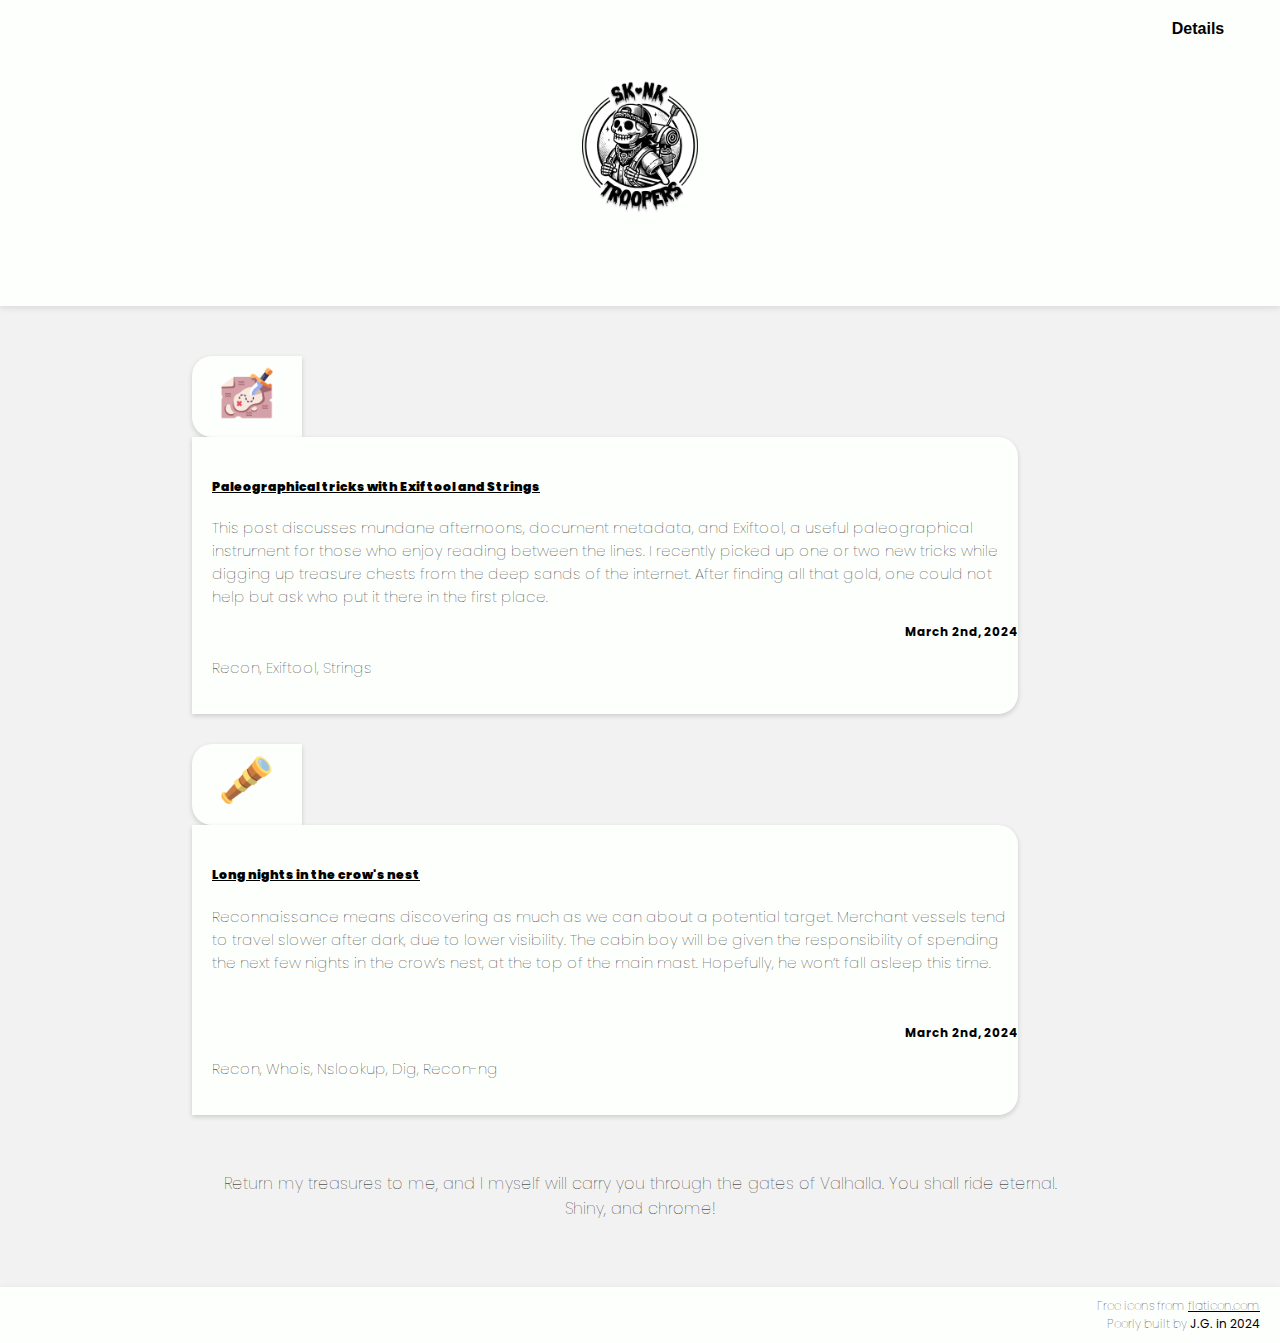
==== commit 1702fc9a: "update" ====
--- a/index.html
+++ b/index.html
@@ -1,12 +1,11 @@
 <!DOCTYPE html>
 <html lang="en">
 <head>
-    <meta name="google-site-verification" content="JjrQ3ZkTp6kK3MvTmCfYH4RqgSlZ_8ur-8fXc-K6k00" />
     <meta charset="UTF-8">
     <meta name="viewport" content="width=device-width, initial-scale=1.0, maximum-scale=1.0" />
 
 
-    <title>Skunk-Troopers ®</title>
+    <title>BooyahBay</title>
 
     <!-- Bootstrap CSS -->
     <link href="https://cdn.jsdelivr.net/npm/bootstrap@5.2.0-beta1/dist/css/bootstrap.min.css" rel="stylesheet" integrity="sha384-0evHe/X+R7YkIZDRvuzKMRqM+OrBnVFBL6DOitfPri4tjfHxaWutUpFmBp4vmVor" crossorigin="anonymous">
@@ -18,7 +17,7 @@
     <link href="https://fonts.googleapis.com/css?family=Poppins" rel="stylesheet">
 
     <!-- Favicon -->
-    <link rel="icon" href="pages/images/brand_logo.ico" />
+    <link rel="icon" href="brand_logo.ico" />
 </head>
 
 <body class="container-fluid">
@@ -28,12 +27,9 @@
         <div class="dropdown">
             <button class="dropbtn">Details</button>
             <div class="dropdown-content">
-			    <a href="index.html"><div class="icon_text"><img src="pages/images/home.png" width="20px" /></div>  Home</a>
-                <a href="pages/about.html"><div class="icon_text"><img src="pages/images/about.png" width="20px" /></div>  Chi siamo</a>
-                <a href="pages/contacts.html"><div class="icon_text"><img src="pages/images/contacts.png" width="25px" /></div>  Contatti</a>
-                <a href="index.html"><div class="icon_text"><img src="pages/images/blog.png" width="22px" /></div>  Progetti</a>
-				<a href="index.html"><div class="icon_text"><img src="pages/images/travel.png" width="22px" /></div>  Eventi</a>
-				<a href="index.html"><div class="icon_text"><img src="pages/images/product.png" width="22px" /></div>  Merch</a>
+                <a href="pages/about.html"><div class="icon_text"><img src="pages/images/about.png" width="20px" /></div>  About</a>
+                <a href="pages/contacts.html"><div class="icon_text"><img src="pages/images/contacts.png" width="25px" /></div>  Contact</a>
+                <a href="index.html"><div class="icon_text"><img src="pages/images/blog.png" width="22px" /></div>  Blog</a>
             </div>
         </div>
     </nav>
@@ -41,46 +37,51 @@
     <!-- Header -->
     <header>
         <div class="title">
-            <img id="BrandLogo" src="pages/images/brand_logo.png" width="25%" />
+            <img id="BrandLogo" src="pages/images/brand_logo.png" width="15%" />
         </div>
     </header>
 
     <!-- Main Content -->
-    <div class="greyish" style="text-align:center !important">
-
-        <!-- Additional Section -->
-        <div class="row">
-            <div class="no_shadow column" style="align-items:center !important">
-                <div class="plain_text cool_quote_font">
-                    <p>Earth is a planet of extremes.<br> Extreme places, and extreme animals.<br> But some animals are more extreme than others.</p>
-                </div>
-            </div>
-        </div>
-
-
-        <div class="separator center">
-            <div>  📅 Upcoming Events 📅  </div>
-        </div>
-
-
-        <!-- Project -->
+    <div class="greyish" style="text-align:center">
+        <!-- Project 1 -->
         <div class="row">
             <div class="column left">
                 <div class="project_logo">
-                    <a href="pages/003/Setting_up_Kali_Linux_in_GNS3.html"><img class="post_icon" src="pages/images/wip.png" alt="" width="60%" /></a>
+                    <a href="Project1.html"><img class="post_icon" src="pages/images/treasure-map.png" alt="" width="60%" /></a>
                 </div>
             </div>
             <div class="column right">
 
                 <div class="project_description">
-                    <a href="pages/003/Setting_up_Kali_Linux_in_GNS3.html">
-                        <h5><strong><u>Work in progress</u></strong></h5>
-                        <p>L'evento è ancora in fase di programmazione. Il Team Veteran sta lavorando per offrirti un'esperienza indimenticabile. Ti ringraziamo per la pazienza!</p>
+                    <a href="pages/001/Paleographical_tricks_with_Exiftool_and_Strings.html">
+                        <h5><strong><u>Paleographical tricks with Exiftool and Strings</u></strong></h5>
+                        <p>This post discusses mundane afternoons, document metadata, and Exiftool, a useful paleographical instrument for those who enjoy reading between the lines. I recently picked up one or two new tricks while digging up treasure chests from the deep sands of the internet. After finding all that gold, one could not help but ask who put it there in the first place. </p>
                     </a>
-                    <p class="project_date date"> (?)</p>
-                    <p id="type"> (?)</p>
-					<p id="score">(?) 💎</p>
+                    <p class="project_date date"> March 2nd, 2024</p>
+                    <p id="tools"> Recon, Exiftool, Strings</p>
 
+
+                </div>
+
+            </div>
+        </div>
+
+        <!-- Project 2 -->
+        <div class="row">
+            <div class="column left">
+                <div class="project_logo">
+                    <a href="Project1.html"><img class="post_icon" src="pages/images/telescope.png" alt="" width="60%" /></a>
+                </div>
+            </div>
+            <div class="column right">
+
+                <div class="project_description">
+                    <a href="...">
+                        <h5><strong><u>Long nights in the crow's nest</u></strong></h5>
+                        <p>Reconnaissance means discovering as much as we can about a potential target. Merchant vessels tend to travel slower after dark, due to lower visibility. The cabin boy will be given the responsibility of spending the next few nights in the crow’s nest, at the top of the main mast. Hopefully, he won’t fall asleep this time. </p>
+                    </a><br />
+                    <p class="project_date date"> March 2nd, 2024</p>
+                    <p id="tools"> Recon, Whois, Nslookup, Dig, Recon-ng</p>
 
 
                 </div>
@@ -89,251 +90,17 @@
         </div>
 
 
-
-
-<br>
-<!--
-       <div class="separator center">
-            <div>🍉 Longer Posts 🍉</div>
-        </div>
-
-
-            <div class="no_shadow column" style="align-items:center !important">
+        <!-- Repeat the above structure for other projects -->
+        <!-- Additional Section -->
+        <div class="row">
+            <div class="no_shadow column">
                 <div class="plain_text">
-                <p><em>(Some might come, as soon as I have some spare time!)</em></p>
-                </div>
-				
---!>
-			
-			
-			
-			
-			
-					
-		
-		        
-
-		<div class="separator center">
-            <div>  🔥 Past Events 🔥  </div>
-        </div>
-		
-		       <div class="row">
-            <div class="column left">
-                <div class="project_logo">
-                    <a href="pages/001/Paleographical_tricks_with_Exiftool_and_Strings.html"><img class="post_icon" src="pages/images/mountain.png" alt="" width="60%" /></a>
+                    <p>Return my treasures to me, and I myself will carry you through the gates of Valhalla. You shall ride eternal. Shiny, and chrome!</p>
                 </div>
             </div>
-            <div class="column right">
-
-                <div class="project_description">
-                    <a href="pages/001/Paleographical_tricks_with_Exiftool_and_Strings.html">
-                        <h5><strong><u>Scarpinata di Santa Canapa</u></strong></h5>
-                        <p>Sveglia presto e scarpinata fino all'Alpe Cortenero, a ben 2036 metri di altitudine. Picnic ristoratore con panorama mozzafiato e fumata cerimoniale al Santuario di Santa Canapa. Gustoso apericena a base di salumi e formaggi, per poi concludere la giornata con un falò sotto le stelle, accompagnato da vino rosso del discount, e pernottamento in un tugurio dimenticato da dio. </p>
-                    </a>
-                    <p class="project_date date"> 31 Agosto - 1 Settembre, 2024</p>
-                    <p id="type">Weekend in montagna</p>
-					<p id="score">1000💎</p>
-
-
-
-                </div>
-
-            </div>
-		</div>
-		
-		<br \>
-		
-		
-		<div class="separator center">
-            <div> 🏆 Rankings 🏆 </div>
-        </div><br \>
-		
-	
-		
-		<!--This is a person -->
-		
-		<div class="row" style="padding-top: 7px !important">
-            <div class="column big-left golden">
-                <div class="project_logo">
-                    <img class="person_icon" src="pages/images/user.png" alt="" width="60%" />
-					
-                </div>
-            </div>
-            <div class="column small-right golden">
-
-                <div class="person_description">
-                        <h6><strong><u>Benjamin Merdatron</u></strong></h6>
-						<p>
-						Brief description, no more than one line for this.</p>
-                 
-                    <p class="project_date date"> 🎖️ Trooper</p>
-                    <p id="score"> 1200💎️</p>
-
-
-                </div>
-
-            </div>
-		</div>
-		
-		
-		
-		
-				<div class="row" style="padding-top: 7px !important">
-            <div class="column big-left silver">
-                <div class="project_logo">
-                    <img class="person_icon" src="pages/images/user.png" alt="" width="60%" />
-					
-                </div>
-            </div>
-            <div class="column small-right silver">
-
-                <div class="person_description">
-                        <h6><strong><u>Marilyn Fentanyl</u></strong></h6>
-						<p>
-						Brief description, no more than one line for this.</p>
-                    <p class="project_date date"> 🎖️ Trooper</p>
-                    <p id="score"> 800💎️</p>
-
-
-                </div>
-
-            </div>
-		</div>
-		
-		
-		
-				<div class="row" style="padding-top: 7px !important">
-            <div class="column big-left copper">
-                <div class="project_logo">
-                    <img class="person_icon" src="pages/images/user.png" alt="" width="60%" />
-					
-                </div>
-            </div>
-            <div class="column small-right copper">
-
-                <div class="person_description">
-                        <h6><strong><u>Skunkopulos</u></strong></h6>
-						<p>
-						Brief description, no more than one line for this.</p>
-                    <p class="project_date date"> 🎖️ Trooper</p>
-                    <p id="score"> 1000💎️</p>
-
-
-                </div>
-
-            </div>
-		</div>
-		
-		
-						<div class="row" style="padding-top: 7px !important">
-            <div class="column big-left">
-                <div class="project_logo">
-                    <img class="person_icon" src="pages/images/user.png" alt="" width="60%" />
-					
-                </div>
-            </div>
-            <div class="column small-right">
-
-                <div class="person_description">
-                        <h6><strong><u>Solomon Skunk</u></strong></h6>
-						<p>
-						Brief description, no more than one line for this.</p>
-                    <p class="project_date date"> 🎖️ Trooper</p>
-                    <p id="score"> 800💎️</p>
-
-
-                </div>
-
-            </div>
-		</div>
-		
-						<div class="row" style="padding-top: 7px !important">
-            <div class="column big-left">
-                <div class="project_logo">
-                    <img class="person_icon" src="pages/images/user.png" alt="" width="60%" />
-					
-                </div>
-            </div>
-            <div class="column small-right">
-
-                <div class="person_description">
-                        <h6><strong><u>(Leo) Can't remember the name</u></strong></h6>
-						<p>
-						Brief description, no more than one line for this.</p>
-                    <p class="project_date date"> 🎖️ Trooper</p>
-                    <p id="score"> 100💎️</p>
-
-
-                </div>
-
-            </div>
-		</div>
-		
-						<div class="row" style="padding-top: 7px !important">
-            <div class="column big-left">
-                <div class="project_logo">
-                    <img class="person_icon" src="pages/images/user.png" alt="" width="60%" />
-					
-                </div>
-            </div>
-            <div class="column small-right">
-
-                <div class="person_description">
-                        <h6><strong><u>Don Pollo</u></strong></h6>
-						<p>Brief description, no more than one line for this.</p>
-                    <p class="project_date date"> 🎖️🎖️🎖️ Veteran</p>
-                    <p id="score"> 5000💎️</p>
-
-
-                </div>
-
-            </div>
-		</div>
-		
-		<!--This is a table! 
-
-<div class="table-container">
-<table>
-    <tr>
-        <th class="colA">First Column (Wider)</th>
-        <th class="colB">Second Column</th>
-        <th class="colC">Third Column</th>
-    </tr>
-    <tr>
-        <td class="colA">Row 1, Column 1</td>
-        <td class="colB">Row 1, Column 2</td>
-        <td class="colC">Row 1, Column 3</td>
-    </tr>
-    <tr>
-        <td class="colA">Row 2, Column 1</td>
-        <td class="colB">Row 2, Column 2</td>
-        <td class="colC">Row 2, Column 3</td>
-    </tr>
-    <tr>
-        <td class="colA">Row 3, Column 1</td>
-        <td class="colB">Row 3, Column 2</td>
-        <td class="colC">Row 3, Column 3</td>
-    </tr>
-</table></div>
-
--->
-			
         </div>
-		
-
-		
-
-
-
     </div>
 
-
-
-
-
-
-
-    <!-- Repeat the above structure for other projects -->
     <!-- Bottom Section -->
     <div class="bottom">
         Free icons from <a href="https://www.flaticon.com/"><u>flaticon.com</u></a>
--- a/pages/style.css
+++ b/pages/style.css
@@ -486,7 +486,7 @@
     max-width: 100%;
     background-color: black;
     border-radius: 10px;
-    font-size: 18px;
+    font-size: 20px;
     overflow-x: auto;
     white-space: nowrap;
 }
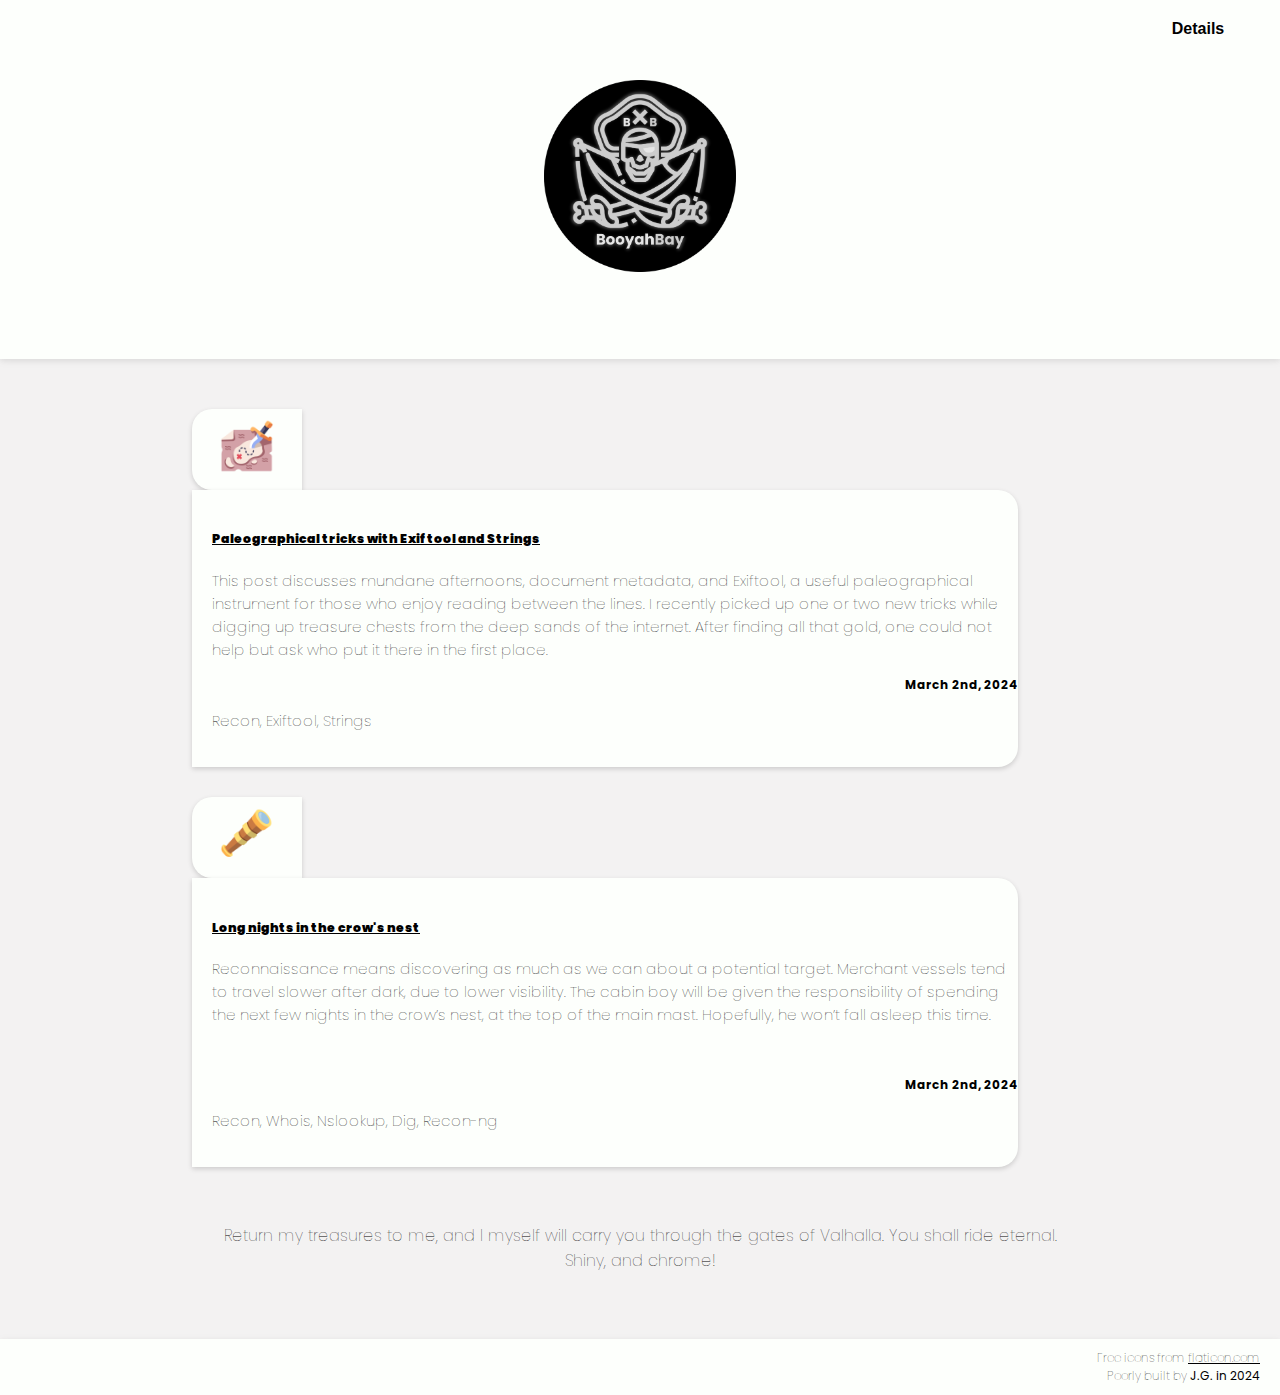
==== commit 2b9907bd: "update" ====
--- a/index.html
+++ b/index.html
@@ -37,7 +37,7 @@
     <!-- Header -->
     <header>
         <div class="title">
-            <img id="BrandLogo" src="pages/images/brand_logo.png" width="15%" />
+            <img id="BrandLogo" src="pages/images/brand_logo.png" width="25%" />
         </div>
     </header>
 
@@ -76,7 +76,7 @@
             <div class="column right">
 
                 <div class="project_description">
-                    <a href="...">
+                    <a href="pages/002/Long_nights_in_the_crows_nest.html">
                         <h5><strong><u>Long nights in the crow's nest</u></strong></h5>
                         <p>Reconnaissance means discovering as much as we can about a potential target. Merchant vessels tend to travel slower after dark, due to lower visibility. The cabin boy will be given the responsibility of spending the next few nights in the crow’s nest, at the top of the main mast. Hopefully, he won’t fall asleep this time. </p>
                     </a><br />
